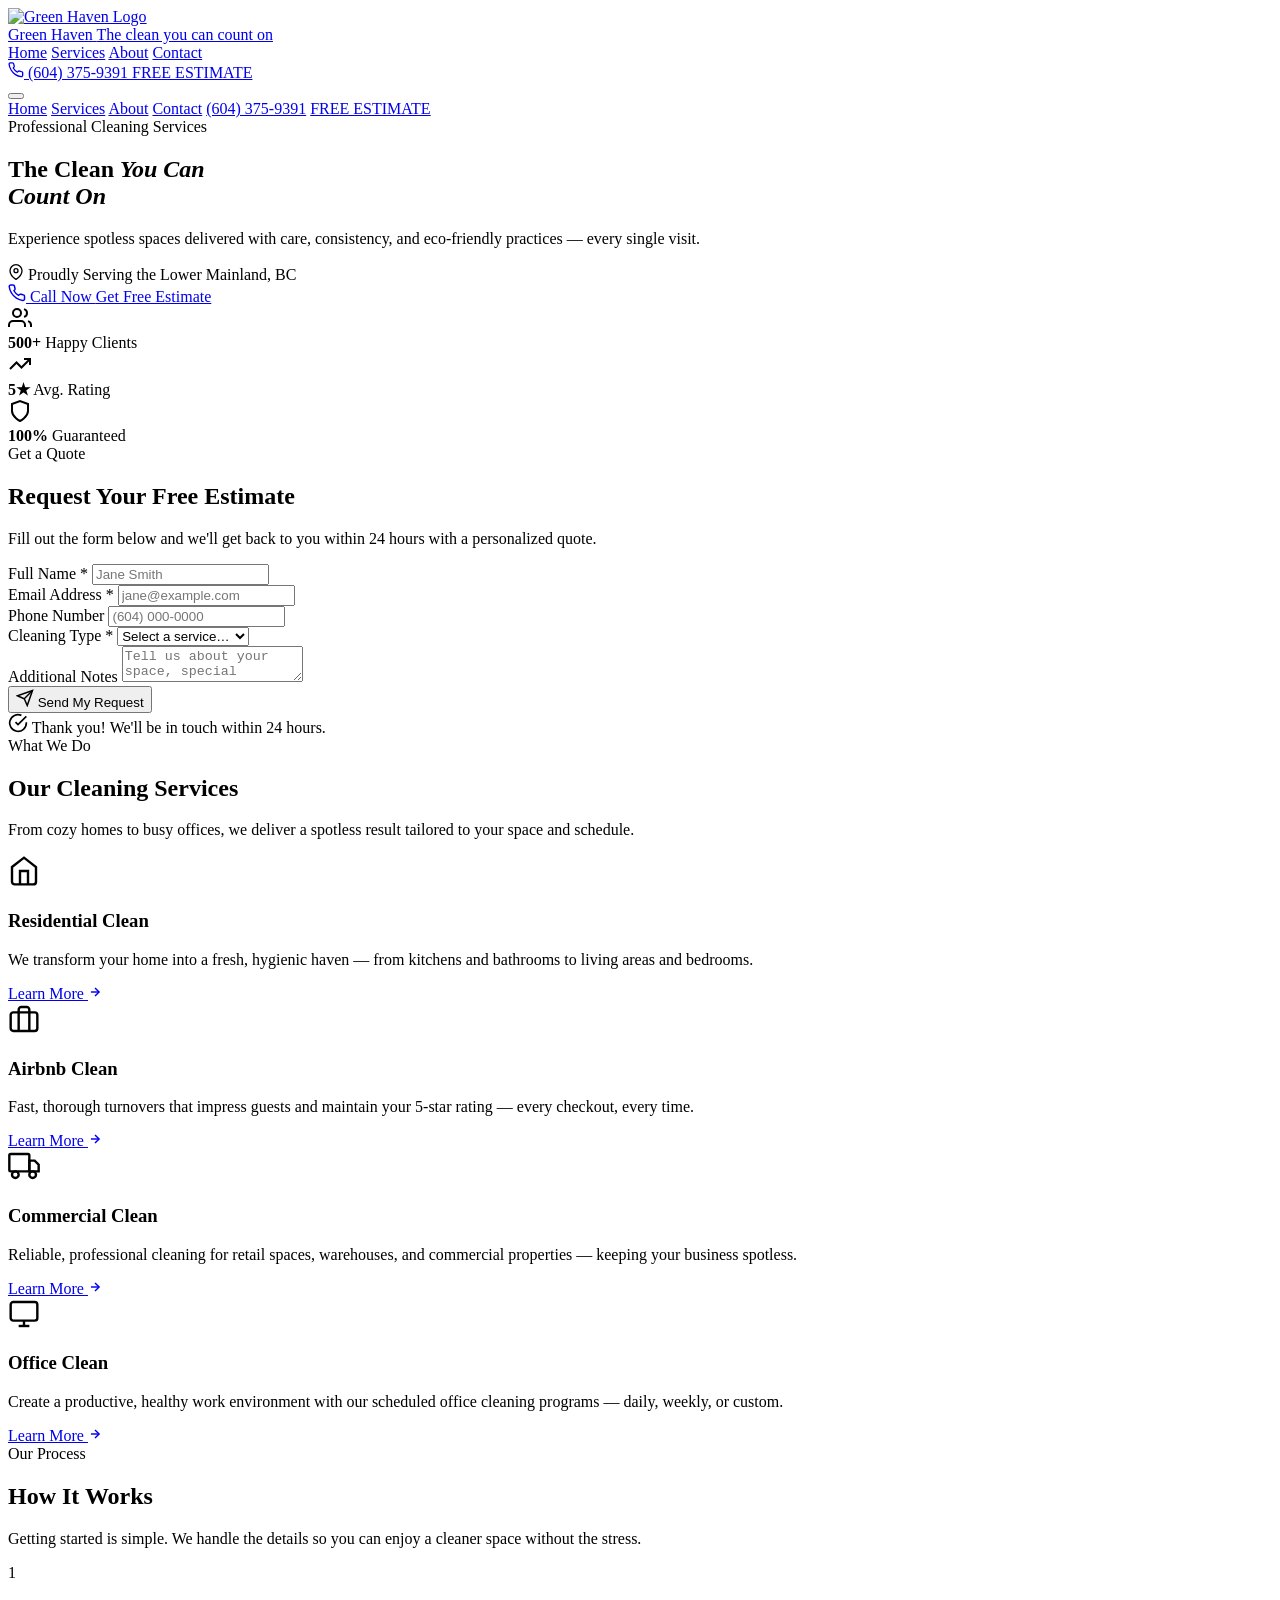
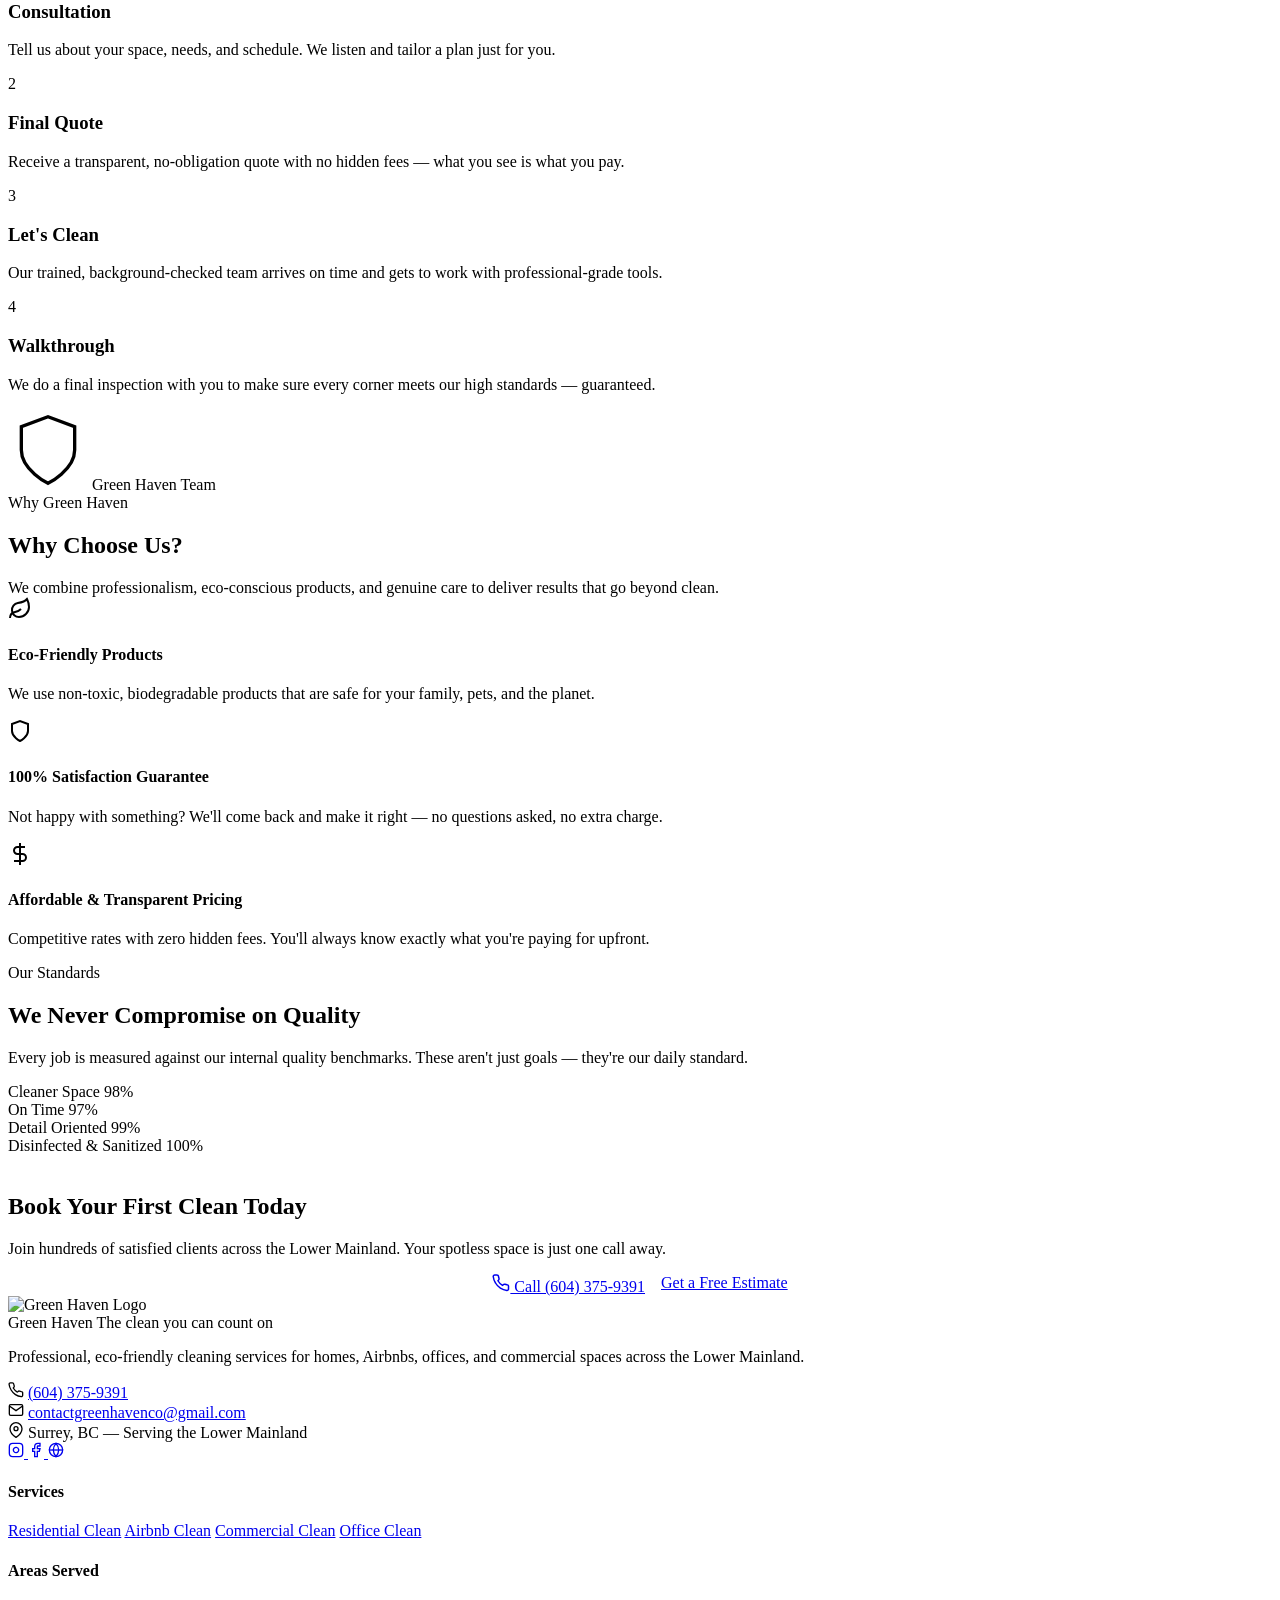
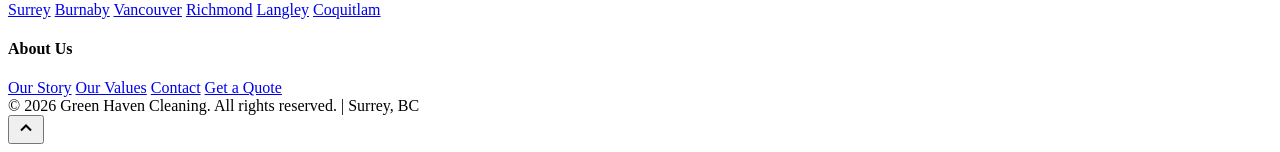
==== index.html @ c7fccd8f "Rename Green-Haven/index.html to index.html" ====
<!DOCTYPE html>
<html lang="en">
<head>
  <meta charset="UTF-8" />
  <meta name="viewport" content="width=device-width, initial-scale=1.0" />
  <meta name="description" content="Green Haven Cleaning — professional residential, Airbnb, commercial, and office cleaning in the Lower Mainland. The clean you can count on." />
  <title>Green Haven Cleaning | The Clean You Can Count On</title>
  <link rel="stylesheet" href="style.css" />
  <link rel="icon" type="image/png" href="Green_Haven_Logo_HD.png" />
</head>
<body>

<!-- ============================================================
     NAVIGATION
     ============================================================ -->
<header class="navbar">
  <div class="navbar__inner">
    <a href="index.html" class="navbar__logo">
      <img src="Green_Haven_Logo_HD.png" alt="Green Haven Logo" />
      <div class="navbar__logo-text">
        <span>Green Haven</span>
        <span>The clean you can count on</span>
      </div>
    </a>

    <nav class="navbar__links">
      <a href="index.html">Home</a>
      <a href="services.html">Services</a>
      <a href="about.html">About</a>
      <a href="contact.html">Contact</a>
    </nav>

    <div class="navbar__actions">
      <a href="tel:6043759391" class="navbar__phone">
        <svg xmlns="http://www.w3.org/2000/svg" width="16" height="16" viewBox="0 0 24 24" fill="none" stroke="currentColor" stroke-width="2"><path d="M22 16.92v3a2 2 0 0 1-2.18 2 19.79 19.79 0 0 1-8.63-3.07A19.5 19.5 0 0 1 4.69 12a19.79 19.79 0 0 1-3.07-8.67A2 2 0 0 1 3.6 1.24h3a2 2 0 0 1 2 1.72 12.84 12.84 0 0 0 .7 2.81 2 2 0 0 1-.45 2.11L7.91 9a16 16 0 0 0 6.09 6.09l1.13-.95a2 2 0 0 1 2.11-.45 12.84 12.84 0 0 0 2.81.7A2 2 0 0 1 22 16.92z"/></svg>
        (604) 375-9391
      </a>
      <a href="quote.html" class="btn btn-primary">FREE ESTIMATE</a>
    </div>

    <button class="navbar__hamburger" aria-label="Toggle menu">
      <span></span><span></span><span></span>
    </button>
  </div>

  <nav class="navbar__mobile">
    <a href="index.html">Home</a>
    <a href="services.html">Services</a>
    <a href="about.html">About</a>
    <a href="contact.html">Contact</a>
    <a href="tel:6043759391">(604) 375-9391</a>
    <a href="contact.html" class="btn btn-primary" style="margin-top:8px;justify-content:center;">FREE ESTIMATE</a>
  </nav>
</header>

<!-- ============================================================
     HERO
     ============================================================ -->
<section class="hero">
  <div class="container">
    <div class="hero__grid">
      <div class="hero__content fade-up">
        <div class="hero__badge">
          <span></span> Professional Cleaning Services
        </div>
        <h1>The Clean <em>You Can<br>Count On</em></h1>
        <p>Experience spotless spaces delivered with care, consistency, and eco-friendly practices — every single visit.</p>
        <div class="hero__location">
          <svg xmlns="http://www.w3.org/2000/svg" width="16" height="16" viewBox="0 0 24 24" fill="none" stroke="currentColor" stroke-width="2"><path d="M21 10c0 7-9 13-9 13s-9-6-9-13a9 9 0 0 1 18 0z"/><circle cx="12" cy="10" r="3"/></svg>
          Proudly Serving the Lower Mainland, BC
        </div>
        <div class="hero__btns">
          <a href="tel:6043759391" class="btn btn-primary">
            <svg xmlns="http://www.w3.org/2000/svg" width="18" height="18" viewBox="0 0 24 24" fill="none" stroke="currentColor" stroke-width="2"><path d="M22 16.92v3a2 2 0 0 1-2.18 2 19.79 19.79 0 0 1-8.63-3.07A19.5 19.5 0 0 1 4.69 12a19.79 19.79 0 0 1-3.07-8.67A2 2 0 0 1 3.6 1.24h3a2 2 0 0 1 2 1.72 12.84 12.84 0 0 0 .7 2.81 2 2 0 0 1-.45 2.11L7.91 9a16 16 0 0 0 6.09 6.09l1.13-.95a2 2 0 0 1 2.11-.45 12.84 12.84 0 0 0 2.81.7A2 2 0 0 1 22 16.92z"/></svg>
            Call Now
          </a>
          <a href="contact.html" class="btn btn-outline">Get Free Estimate</a>
        </div>
      </div>

      <div class="hero__visual">
        <div class="hero__card-stack">
          <div class="hero__stat-card">
            <div class="hero__stat-icon">
              <svg xmlns="http://www.w3.org/2000/svg" width="24" height="24" viewBox="0 0 24 24" fill="none" stroke="currentColor" stroke-width="2"><path d="M17 21v-2a4 4 0 0 0-4-4H5a4 4 0 0 0-4 4v2"/><circle cx="9" cy="7" r="4"/><path d="M23 21v-2a4 4 0 0 0-3-3.87"/><path d="M16 3.13a4 4 0 0 1 0 7.75"/></svg>
            </div>
            <div class="hero__stat-info">
              <strong>500+</strong>
              <span>Happy Clients</span>
            </div>
          </div>
          <div class="hero__stat-card">
            <div class="hero__stat-icon">
              <svg xmlns="http://www.w3.org/2000/svg" width="24" height="24" viewBox="0 0 24 24" fill="none" stroke="currentColor" stroke-width="2"><polyline points="22 7 13.5 15.5 8.5 10.5 2 17"/><polyline points="16 7 22 7 22 13"/></svg>
            </div>
            <div class="hero__stat-info">
              <strong>5★</strong>
              <span>Avg. Rating</span>
            </div>
          </div>
          <div class="hero__stat-card">
            <div class="hero__stat-icon">
              <svg xmlns="http://www.w3.org/2000/svg" width="24" height="24" viewBox="0 0 24 24" fill="none" stroke="currentColor" stroke-width="2"><path d="M12 22s8-4 8-10V5l-8-3-8 3v7c0 6 8 10 8 10z"/></svg>
            </div>
            <div class="hero__stat-info">
              <strong>100%</strong>
              <span>Guaranteed</span>
            </div>
          </div>
        </div>
      </div>
    </div>
  </div>
</section>

<!-- ============================================================
     ESTIMATE FORM
     ============================================================ -->
<section class="estimate" id="estimate">
  <div class="container">
    <div class="estimate__box fade-up">
      <div class="estimate__header">
        <span class="section-label">Get a Quote</span>
        <h2 class="section-title">Request Your Free Estimate</h2>
        <p style="color:var(--text-muted)">Fill out the form below and we'll get back to you within 24 hours with a personalized quote.</p>
      </div>

     <form class="estimate__form" id="estimate-form" data-netlify="true" name="estimate" novalidate>
  <input type="hidden" name="form-name" value="estimate" />
        <div class="form-group">
          <label for="est-name">Full Name <span style="color:var(--green)">*</span></label>
          <input type="text" id="est-name" name="name" placeholder="Jane Smith" required />
        </div>
        <div class="form-group">
          <label for="est-email">Email Address <span style="color:var(--green)">*</span></label>
          <input type="email" id="est-email" name="email" placeholder="jane@example.com" required />
        </div>
        <div class="form-group">
          <label for="est-phone">Phone Number</label>
          <input type="tel" id="est-phone" name="phone" placeholder="(604) 000-0000" />
        </div>
        <div class="form-group">
          <label for="est-type">Cleaning Type <span style="color:var(--green)">*</span></label>
          <select id="est-type" name="type" required>
            <option value="" disabled selected>Select a service…</option>
            <option>Residential Clean</option>
            <option>Airbnb Clean</option>
            <option>Commercial Clean</option>
            <option>Office Clean</option>
          </select>
        </div>
        <div class="form-group full">
          <label for="est-notes">Additional Notes</label>
          <textarea id="est-notes" name="notes" placeholder="Tell us about your space, special requirements, preferred schedule…"></textarea>
        </div>
        <div class="estimate__submit full">
          <button type="submit" class="btn btn-primary">
            <svg xmlns="http://www.w3.org/2000/svg" width="18" height="18" viewBox="0 0 24 24" fill="none" stroke="currentColor" stroke-width="2"><line x1="22" y1="2" x2="11" y2="13"/><polygon points="22 2 15 22 11 13 2 9 22 2"/></svg>
            Send My Request
          </button>
          <div class="success-msg" id="estimate-success">
            <svg xmlns="http://www.w3.org/2000/svg" width="20" height="20" viewBox="0 0 24 24" fill="none" stroke="currentColor" stroke-width="2"><path d="M22 11.08V12a10 10 0 1 1-5.93-9.14"/><polyline points="22 4 12 14.01 9 11.01"/></svg>
            Thank you! We'll be in touch within 24 hours.
          </div>
        </div>
      </form>
    </div>
  </div>
</section>


<!-- ============================================================
     SERVICES SECTION
     ============================================================ -->
<section class="services-section">
  <div class="container">
    <div class="text-center">
      <span class="section-label fade-up">What We Do</span>
      <h2 class="section-title fade-up">Our Cleaning Services</h2>
      <p class="section-sub fade-up">From cozy homes to busy offices, we deliver a spotless result tailored to your space and schedule.</p>
    </div>
    <div class="services__grid stagger">
      <div class="service-card">
        <div class="service-card__icon">
          <svg xmlns="http://www.w3.org/2000/svg" width="32" height="32" viewBox="0 0 24 24" fill="none" stroke="currentColor" stroke-width="1.8"><path d="M3 9l9-7 9 7v11a2 2 0 0 1-2 2H5a2 2 0 0 1-2-2z"/><polyline points="9 22 9 12 15 12 15 22"/></svg>
        </div>
        <h3>Residential Clean</h3>
        <p>We transform your home into a fresh, hygienic haven — from kitchens and bathrooms to living areas and bedrooms.</p>
        <a href="services.html" class="service-card__link">Learn More
          <svg xmlns="http://www.w3.org/2000/svg" width="14" height="14" viewBox="0 0 24 24" fill="none" stroke="currentColor" stroke-width="2.5"><line x1="5" y1="12" x2="19" y2="12"/><polyline points="12 5 19 12 12 19"/></svg>
        </a>
      </div>
      <div class="service-card">
        <div class="service-card__icon">
          <svg xmlns="http://www.w3.org/2000/svg" width="32" height="32" viewBox="0 0 24 24" fill="none" stroke="currentColor" stroke-width="1.8"><rect x="2" y="7" width="20" height="14" rx="2" ry="2"/><path d="M16 21V5a2 2 0 0 0-2-2h-4a2 2 0 0 0-2 2v16"/></svg>
        </div>
        <h3>Airbnb Clean</h3>
        <p>Fast, thorough turnovers that impress guests and maintain your 5-star rating — every checkout, every time.</p>
        <a href="services.html" class="service-card__link">Learn More
          <svg xmlns="http://www.w3.org/2000/svg" width="14" height="14" viewBox="0 0 24 24" fill="none" stroke="currentColor" stroke-width="2.5"><line x1="5" y1="12" x2="19" y2="12"/><polyline points="12 5 19 12 12 19"/></svg>
        </a>
      </div>
      <div class="service-card">
        <div class="service-card__icon">
          <svg xmlns="http://www.w3.org/2000/svg" width="32" height="32" viewBox="0 0 24 24" fill="none" stroke="currentColor" stroke-width="1.8"><rect x="1" y="3" width="15" height="13" rx="1"/><path d="M16 8h4l3 3v5h-7V8z"/><circle cx="5.5" cy="18.5" r="2.5"/><circle cx="18.5" cy="18.5" r="2.5"/></svg>
        </div>
        <h3>Commercial Clean</h3>
        <p>Reliable, professional cleaning for retail spaces, warehouses, and commercial properties — keeping your business spotless.</p>
        <a href="services.html" class="service-card__link">Learn More
          <svg xmlns="http://www.w3.org/2000/svg" width="14" height="14" viewBox="0 0 24 24" fill="none" stroke="currentColor" stroke-width="2.5"><line x1="5" y1="12" x2="19" y2="12"/><polyline points="12 5 19 12 12 19"/></svg>
        </a>
      </div>
      <div class="service-card">
        <div class="service-card__icon">
          <svg xmlns="http://www.w3.org/2000/svg" width="32" height="32" viewBox="0 0 24 24" fill="none" stroke="currentColor" stroke-width="1.8"><rect x="2" y="3" width="20" height="14" rx="2" ry="2"/><line x1="8" y1="21" x2="16" y2="21"/><line x1="12" y1="17" x2="12" y2="21"/></svg>
        </div>
        <h3>Office Clean</h3>
        <p>Create a productive, healthy work environment with our scheduled office cleaning programs — daily, weekly, or custom.</p>
        <a href="services.html" class="service-card__link">Learn More
          <svg xmlns="http://www.w3.org/2000/svg" width="14" height="14" viewBox="0 0 24 24" fill="none" stroke="currentColor" stroke-width="2.5"><line x1="5" y1="12" x2="19" y2="12"/><polyline points="12 5 19 12 12 19"/></svg>
        </a>
      </div>
    </div>
  </div>
</section>

<!-- ============================================================
     HOW IT WORKS
     ============================================================ -->
<section class="how-it-works">
  <div class="container">
    <div class="text-center">
      <span class="section-label fade-up">Our Process</span>
      <h2 class="section-title fade-up">How It Works</h2>
      <p class="section-sub fade-up">Getting started is simple. We handle the details so you can enjoy a cleaner space without the stress.</p>
    </div>
    <div class="steps__grid">
      <div class="step-card fade-up">
        <div class="step-card__num">1</div>
        <h3>Consultation</h3>
        <p>Tell us about your space, needs, and schedule. We listen and tailor a plan just for you.</p>
      </div>
      <div class="step-card fade-up">
        <div class="step-card__num">2</div>
        <h3>Final Quote</h3>
        <p>Receive a transparent, no-obligation quote with no hidden fees — what you see is what you pay.</p>
      </div>
      <div class="step-card fade-up">
        <div class="step-card__num">3</div>
        <h3>Let's Clean</h3>
        <p>Our trained, background-checked team arrives on time and gets to work with professional-grade tools.</p>
      </div>
      <div class="step-card fade-up">
        <div class="step-card__num">4</div>
        <h3>Walkthrough</h3>
        <p>We do a final inspection with you to make sure every corner meets our high standards — guaranteed.</p>
      </div>
    </div>
  </div>
</section>

<!-- ============================================================
     WHY CHOOSE US
     ============================================================ -->
<section class="why-us">
  <div class="container">
    <div class="why-us__grid">
      <div class="why-us__image fade-up">
        <div class="why-us__image-placeholder">
          <svg xmlns="http://www.w3.org/2000/svg" width="80" height="80" viewBox="0 0 24 24" fill="none" stroke="currentColor" stroke-width="1"><path d="M12 22s8-4 8-10V5l-8-3-8 3v7c0 6 8 10 8 10z"/></svg>
          <span>Green Haven Team</span>
        </div>
      </div>
      <div class="fade-up">
        <span class="section-label">Why Green Haven</span>
        <h2 class="section-title">Why Choose Us?</h2>
        <p style="margin-bottom:0">We combine professionalism, eco-conscious products, and genuine care to deliver results that go beyond clean.</p>
        <div class="why-us__features">
          <div class="feature-item">
            <div class="feature-item__icon">
              <svg xmlns="http://www.w3.org/2000/svg" width="24" height="24" viewBox="0 0 24 24" fill="none" stroke="currentColor" stroke-width="2"><path d="M11 20A7 7 0 0 1 9.8 6.1C15.5 5 17 4.48 19 2c1 2 2 4.18 2 8 0 5.5-4.78 10-10 10z"/><path d="M2 21c0-3 1.85-5.36 5.08-6C9.5 14.52 12 13 13 12"/></svg>
            </div>
            <div class="feature-item__content">
              <h4>Eco-Friendly Products</h4>
              <p>We use non-toxic, biodegradable products that are safe for your family, pets, and the planet.</p>
            </div>
          </div>
          <div class="feature-item">
            <div class="feature-item__icon">
              <svg xmlns="http://www.w3.org/2000/svg" width="24" height="24" viewBox="0 0 24 24" fill="none" stroke="currentColor" stroke-width="2"><path d="M12 22s8-4 8-10V5l-8-3-8 3v7c0 6 8 10 8 10z"/></svg>
            </div>
            <div class="feature-item__content">
              <h4>100% Satisfaction Guarantee</h4>
              <p>Not happy with something? We'll come back and make it right — no questions asked, no extra charge.</p>
            </div>
          </div>
          <div class="feature-item">
            <div class="feature-item__icon">
              <svg xmlns="http://www.w3.org/2000/svg" width="24" height="24" viewBox="0 0 24 24" fill="none" stroke="currentColor" stroke-width="2"><line x1="12" y1="1" x2="12" y2="23"/><path d="M17 5H9.5a3.5 3.5 0 0 0 0 7h5a3.5 3.5 0 0 1 0 7H6"/></svg>
            </div>
            <div class="feature-item__content">
              <h4>Affordable & Transparent Pricing</h4>
              <p>Competitive rates with zero hidden fees. You'll always know exactly what you're paying for upfront.</p>
            </div>
          </div>
        </div>
      </div>
    </div>
  </div>
</section>

<!-- ============================================================
     PROGRESS BARS
     ============================================================ -->
<section class="progress-section">
  <div class="container">
    <div class="progress-section__inner">
      <div class="fade-up">
        <span class="section-label">Our Standards</span>
        <h2 class="section-title">We Never Compromise on Quality</h2>
        <p>Every job is measured against our internal quality benchmarks. These aren't just goals — they're our daily standard.</p>
      </div>
      <div class="progress-bars fade-up">
        <div class="progress-item">
          <div class="progress-item__header">
            <span class="progress-item__label">Cleaner Space</span>
            <span class="progress-item__pct">98%</span>
          </div>
          <div class="progress-track">
            <div class="progress-fill" data-pct="98"></div>
          </div>
        </div>
        <div class="progress-item">
          <div class="progress-item__header">
            <span class="progress-item__label">On Time</span>
            <span class="progress-item__pct">97%</span>
          </div>
          <div class="progress-track">
            <div class="progress-fill" data-pct="97"></div>
          </div>
        </div>
        <div class="progress-item">
          <div class="progress-item__header">
            <span class="progress-item__label">Detail Oriented</span>
            <span class="progress-item__pct">99%</span>
          </div>
          <div class="progress-track">
            <div class="progress-fill" data-pct="99"></div>
          </div>
        </div>
        <div class="progress-item">
          <div class="progress-item__header">
            <span class="progress-item__label">Disinfected &amp; Sanitized</span>
            <span class="progress-item__pct">100%</span>
          </div>
          <div class="progress-track">
            <div class="progress-fill" data-pct="100"></div>
          </div>
        </div>
      </div>
    </div>
  </div>
</section>

<!-- ============================================================
     CTA BANNER
     ============================================================ -->
<section class="cta-banner">
  <div class="container">
    <span class="section-label" style="color:rgba(255,255,255,.7)">Ready to Start?</span>
    <h2 class="fade-up">Book Your First Clean Today</h2>
    <p class="fade-up">Join hundreds of satisfied clients across the Lower Mainland. Your spotless space is just one call away.</p>
    <div style="display:flex;gap:16px;justify-content:center;flex-wrap:wrap;" class="fade-up">
      <a href="tel:6043759391" class="btn btn-outline">
        <svg xmlns="http://www.w3.org/2000/svg" width="18" height="18" viewBox="0 0 24 24" fill="none" stroke="currentColor" stroke-width="2"><path d="M22 16.92v3a2 2 0 0 1-2.18 2 19.79 19.79 0 0 1-8.63-3.07A19.5 19.5 0 0 1 4.69 12a19.79 19.79 0 0 1-3.07-8.67A2 2 0 0 1 3.6 1.24h3a2 2 0 0 1 2 1.72 12.84 12.84 0 0 0 .7 2.81 2 2 0 0 1-.45 2.11L7.91 9a16 16 0 0 0 6.09 6.09l1.13-.95a2 2 0 0 1 2.11-.45 12.84 12.84 0 0 0 2.81.7A2 2 0 0 1 22 16.92z"/></svg>
        Call (604) 375-9391
      </a>
      <a href="contact.html" class="btn btn-navy">Get a Free Estimate</a>
    </div>
  </div>
</section>

<!-- ============================================================
     FOOTER
     ============================================================ -->
<footer class="footer">
  <div class="container">
    <div class="footer__top">
      <div class="footer__brand">
        <div class="footer__brand-logo">
          <img src="Green_Haven_Logo_HD.png" alt="Green Haven Logo" />
          <div class="footer__brand-logo-text">
            <span>Green Haven</span>
            <span>The clean you can count on</span>
          </div>
        </div>
        <p>Professional, eco-friendly cleaning services for homes, Airbnbs, offices, and commercial spaces across the Lower Mainland.</p>
        <div class="footer__contact-item">
          <svg xmlns="http://www.w3.org/2000/svg" width="16" height="16" viewBox="0 0 24 24" fill="none" stroke="currentColor" stroke-width="2"><path d="M22 16.92v3a2 2 0 0 1-2.18 2 19.79 19.79 0 0 1-8.63-3.07A19.5 19.5 0 0 1 4.69 12a19.79 19.79 0 0 1-3.07-8.67A2 2 0 0 1 3.6 1.24h3a2 2 0 0 1 2 1.72 12.84 12.84 0 0 0 .7 2.81 2 2 0 0 1-.45 2.11L7.91 9a16 16 0 0 0 6.09 6.09l1.13-.95a2 2 0 0 1 2.11-.45 12.84 12.84 0 0 0 2.81.7A2 2 0 0 1 22 16.92z"/></svg>
          <a href="tel:6043759391">(604) 375-9391</a>
        </div>
        <div class="footer__contact-item">
          <svg xmlns="http://www.w3.org/2000/svg" width="16" height="16" viewBox="0 0 24 24" fill="none" stroke="currentColor" stroke-width="2"><path d="M4 4h16c1.1 0 2 .9 2 2v12c0 1.1-.9 2-2 2H4c-1.1 0-2-.9-2-2V6c0-1.1.9-2 2-2z"/><polyline points="22,6 12,13 2,6"/></svg>
          <a href="mailto:contactgreenhavenco@gmail.com">contactgreenhavenco@gmail.com</a>
        </div>
        <div class="footer__contact-item">
          <svg xmlns="http://www.w3.org/2000/svg" width="16" height="16" viewBox="0 0 24 24" fill="none" stroke="currentColor" stroke-width="2"><path d="M21 10c0 7-9 13-9 13s-9-6-9-13a9 9 0 0 1 18 0z"/><circle cx="12" cy="10" r="3"/></svg>
          <span>Surrey, BC — Serving the Lower Mainland</span>
        </div>
        <div class="footer__socials">
          <a href="#" class="footer__social-link" aria-label="Instagram">
            <svg xmlns="http://www.w3.org/2000/svg" width="16" height="16" viewBox="0 0 24 24" fill="none" stroke="currentColor" stroke-width="2"><rect x="2" y="2" width="20" height="20" rx="5" ry="5"/><path d="M16 11.37A4 4 0 1 1 12.63 8 4 4 0 0 1 16 11.37z"/><line x1="17.5" y1="6.5" x2="17.51" y2="6.5"/></svg>
          </a>
          <a href="#" class="footer__social-link" aria-label="Facebook">
            <svg xmlns="http://www.w3.org/2000/svg" width="16" height="16" viewBox="0 0 24 24" fill="none" stroke="currentColor" stroke-width="2"><path d="M18 2h-3a5 5 0 0 0-5 5v3H7v4h3v8h4v-8h3l1-4h-4V7a1 1 0 0 1 1-1h3z"/></svg>
          </a>
          <a href="#" class="footer__social-link" aria-label="Google">
            <svg xmlns="http://www.w3.org/2000/svg" width="16" height="16" viewBox="0 0 24 24" fill="none" stroke="currentColor" stroke-width="2"><circle cx="12" cy="12" r="10"/><line x1="2" y1="12" x2="22" y2="12"/><path d="M12 2a15.3 15.3 0 0 1 4 10 15.3 15.3 0 0 1-4 10 15.3 15.3 0 0 1-4-10 15.3 15.3 0 0 1 4-10z"/></svg>
          </a>
        </div>
      </div>

      <div class="footer__col">
        <h4>Services</h4>
        <a href="services.html">Residential Clean</a>
        <a href="services.html">Airbnb Clean</a>
        <a href="services.html">Commercial Clean</a>
        <a href="services.html">Office Clean</a>
      </div>

      <div class="footer__col">
        <h4>Areas Served</h4>
        <a href="#">Surrey</a>
        <a href="#">Burnaby</a>
        <a href="#">Vancouver</a>
        <a href="#">Richmond</a>
        <a href="#">Langley</a>
        <a href="#">Coquitlam</a>
      </div>

      <div class="footer__col">
        <h4>About Us</h4>
        <a href="about.html">Our Story</a>
        <a href="about.html">Our Values</a>
        <a href="contact.html">Contact</a>
        <a href="contact.html">Get a Quote</a>
      </div>
    </div>
    <div class="footer__bottom">
      &copy; 2026 Green Haven Cleaning. All rights reserved. | Surrey, BC
    </div>
  </div>
</footer>

<button class="scroll-top" aria-label="Scroll to top">
  <svg xmlns="http://www.w3.org/2000/svg" width="20" height="20" viewBox="0 0 24 24" fill="none" stroke="currentColor" stroke-width="2.5"><polyline points="18 15 12 9 6 15"/></svg>
</button>

<script src="script.js"></script>
</body>
</html>
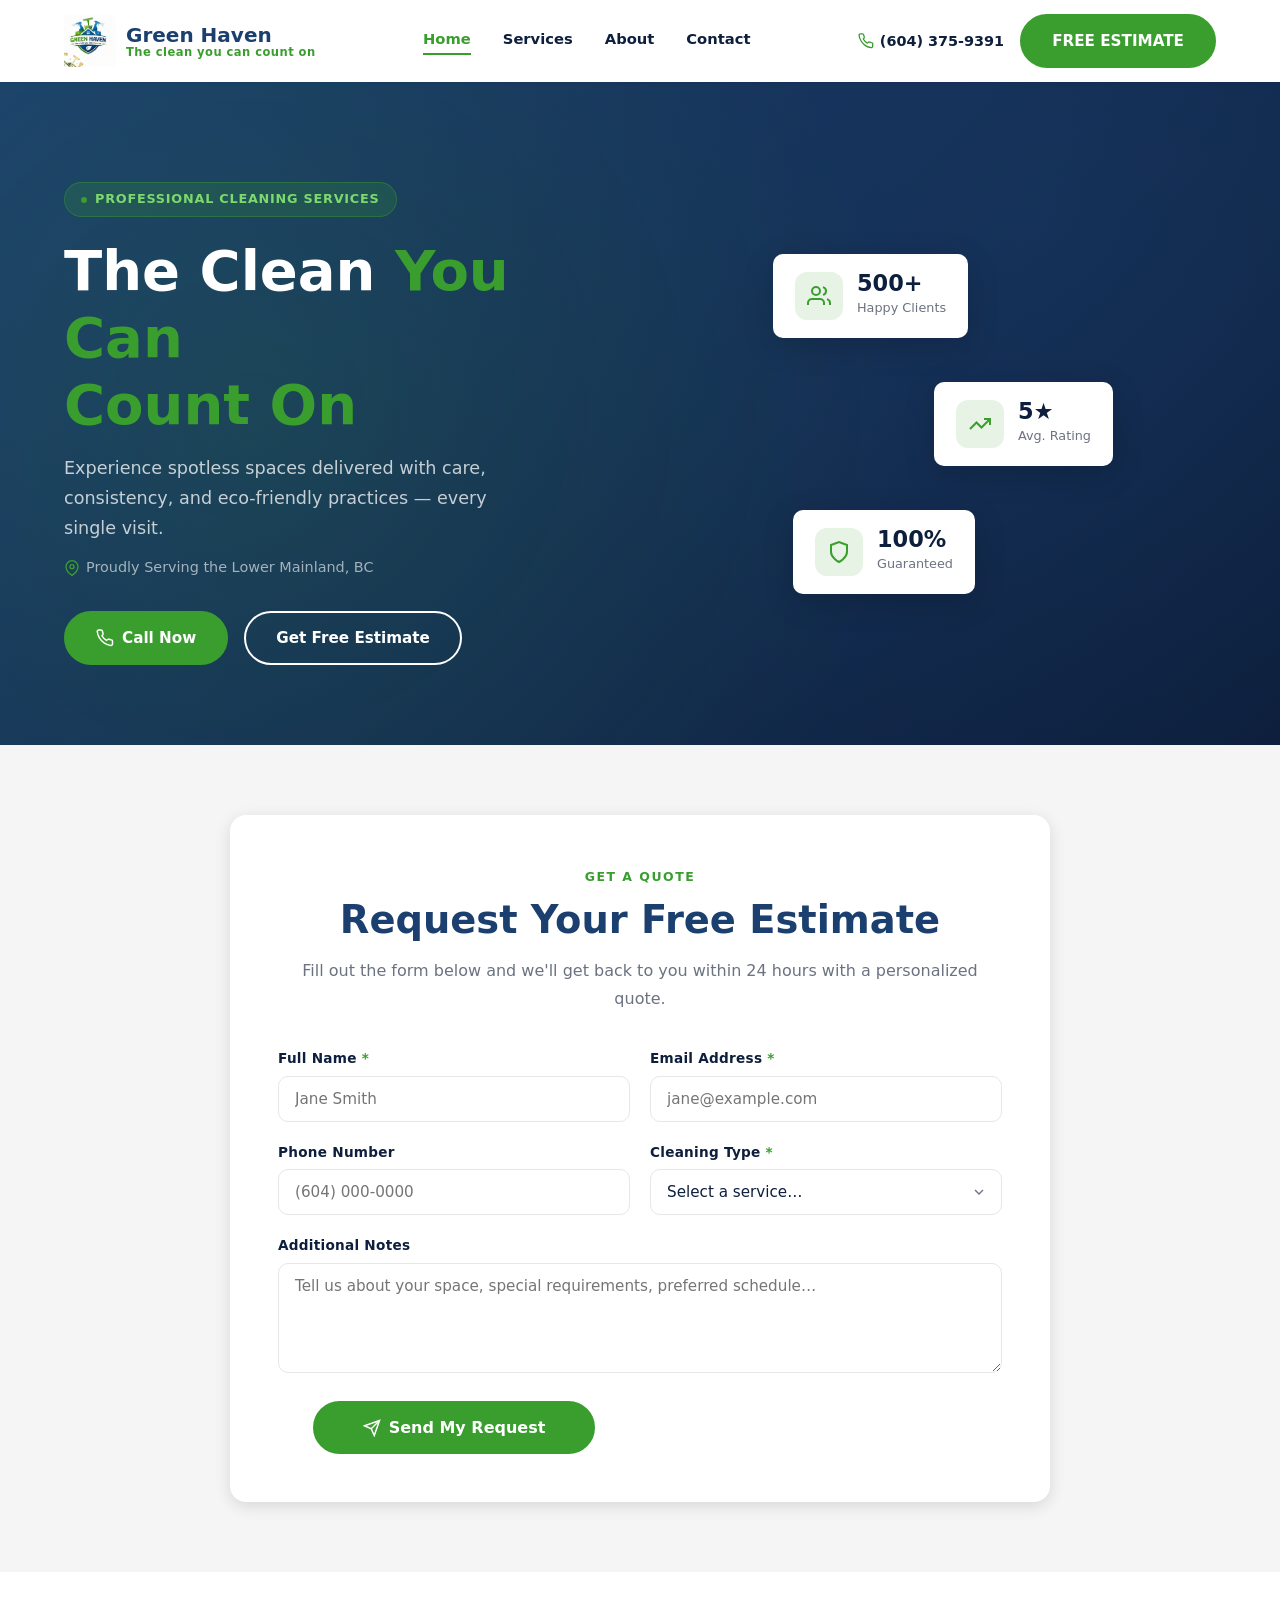
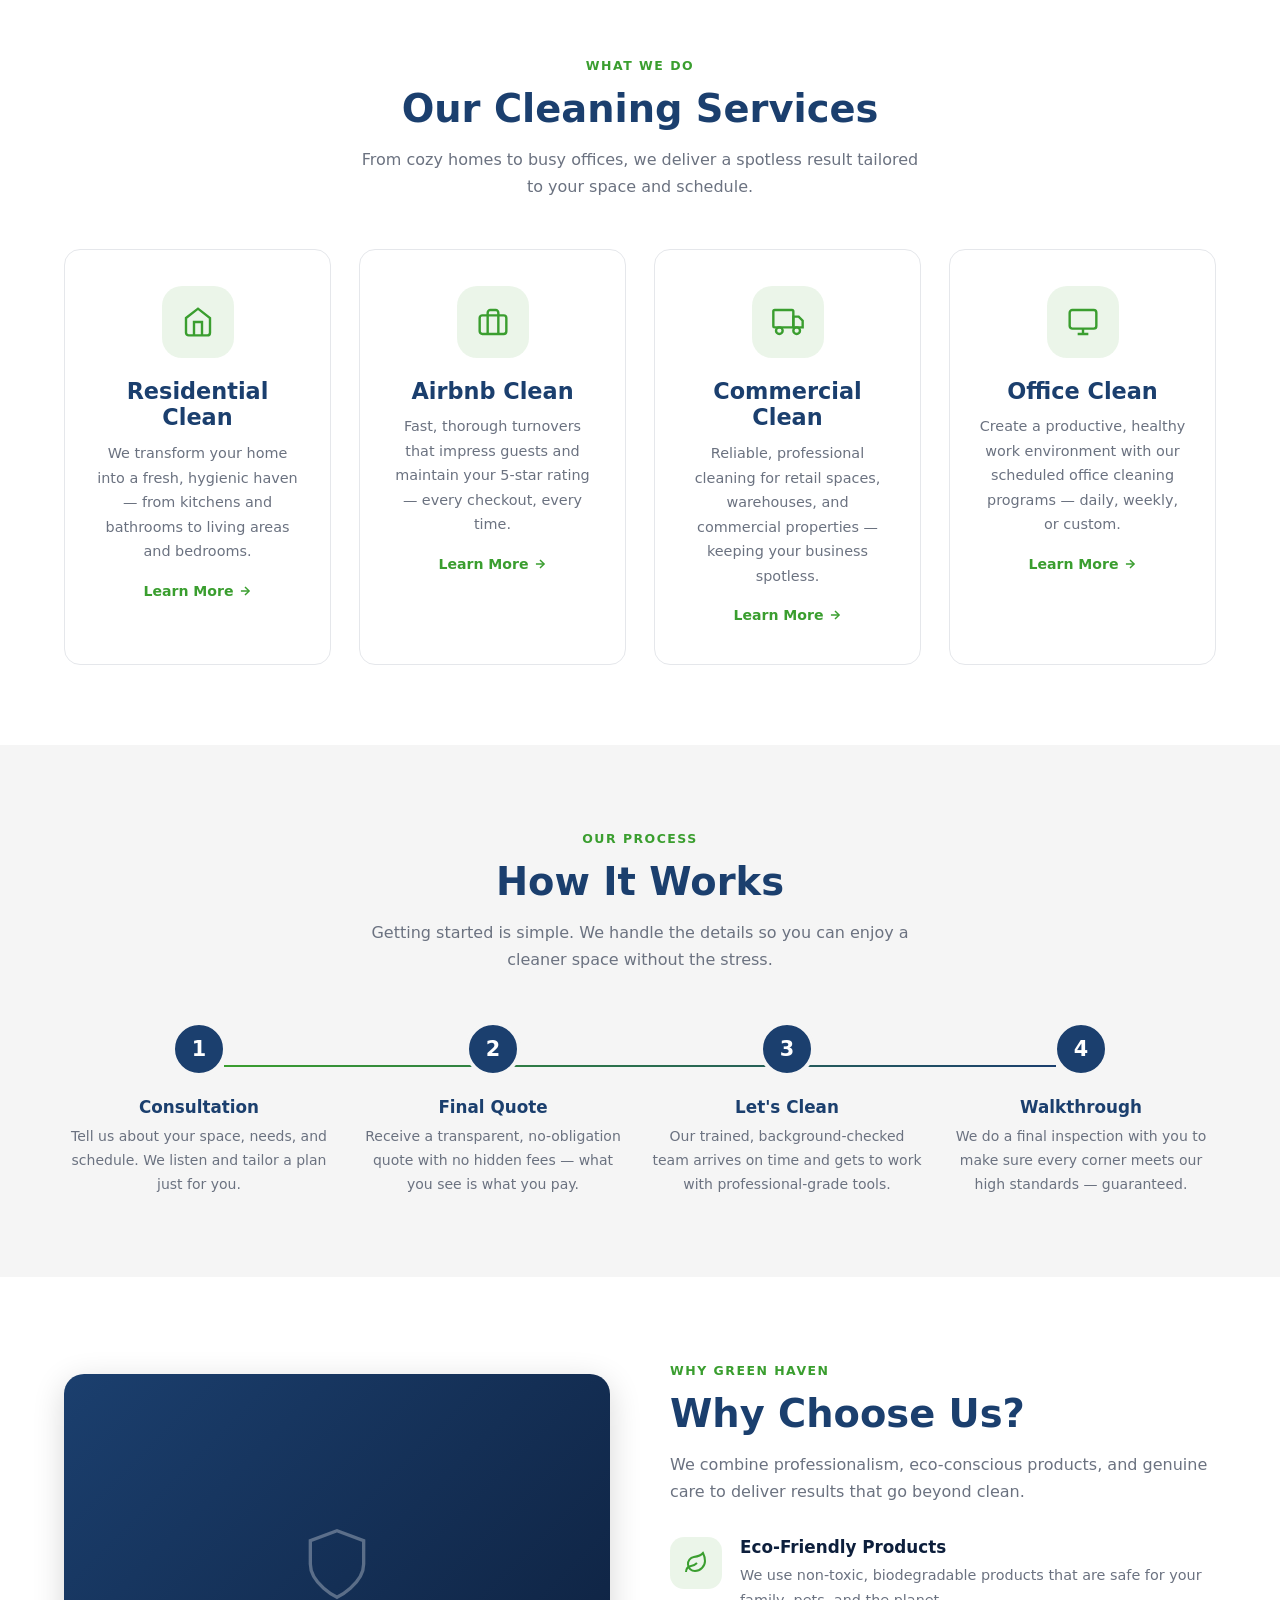
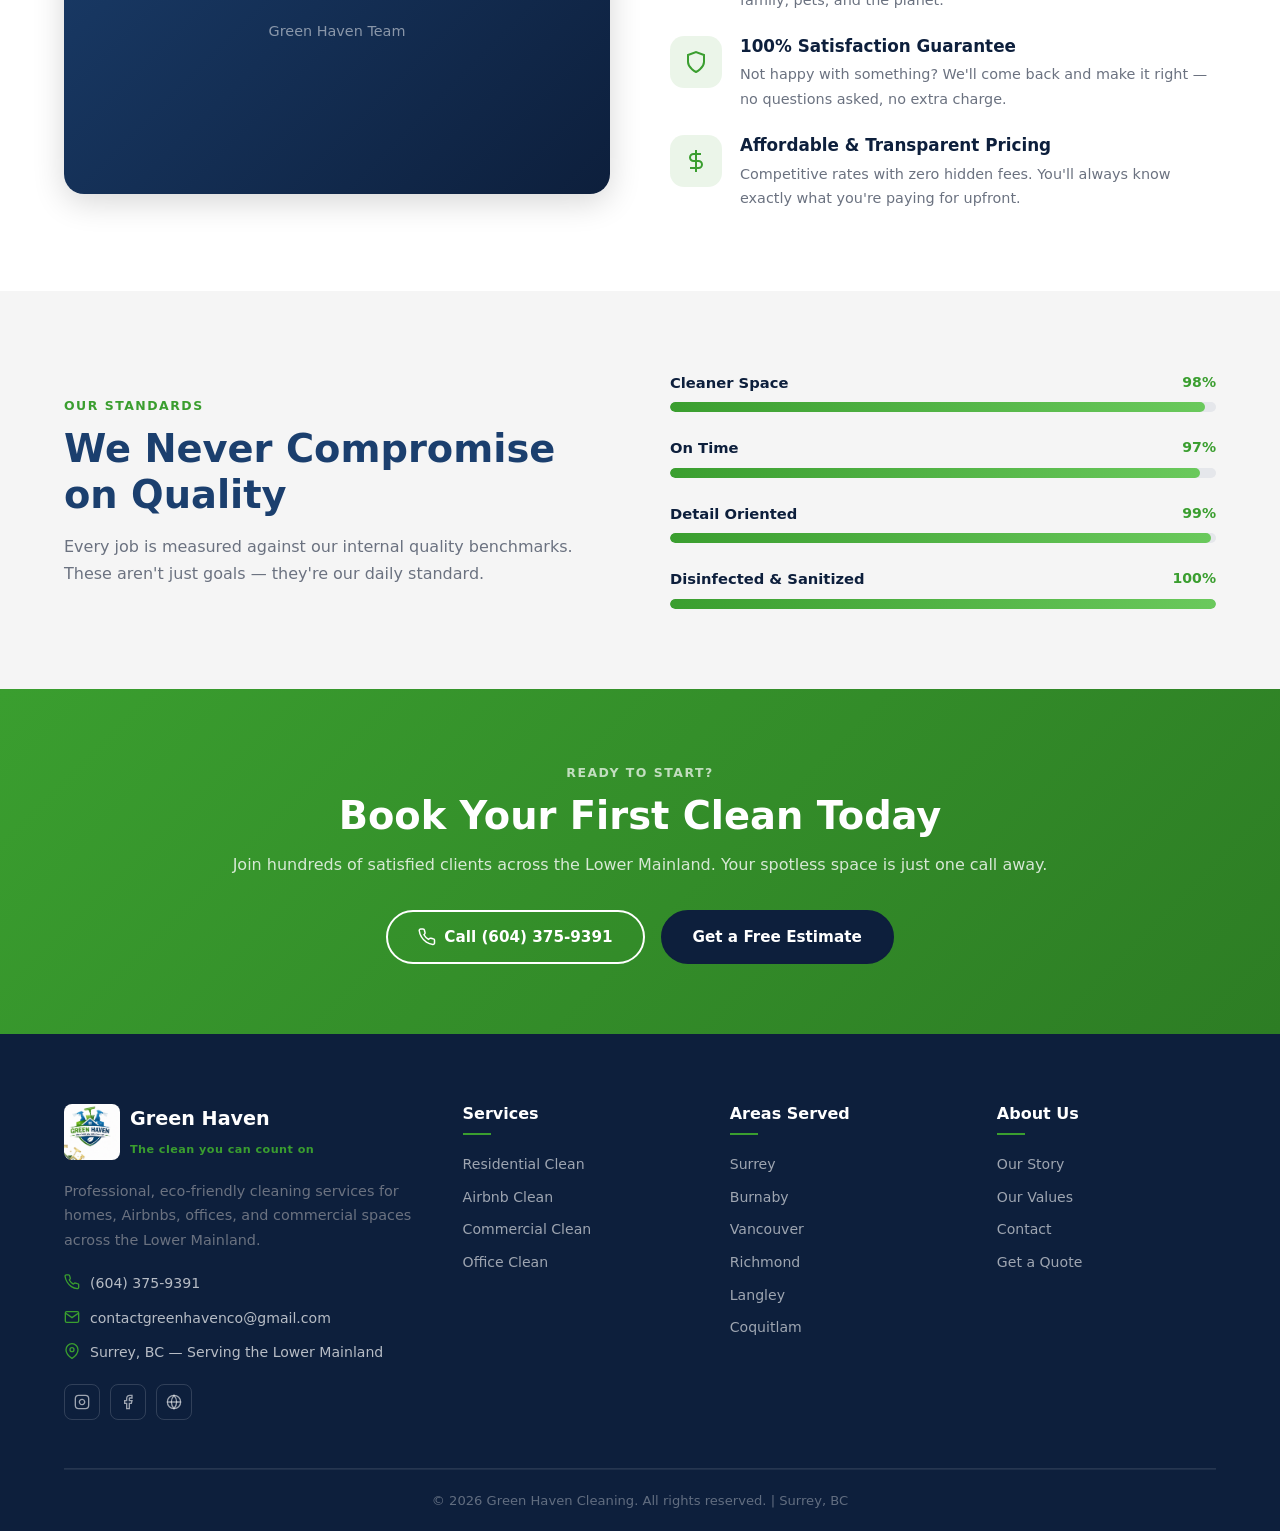
==== commit f5026434: "Update index.html" ====
--- a/index.html
+++ b/index.html
@@ -125,7 +125,7 @@
         <p style="color:var(--text-muted)">Fill out the form below and we'll get back to you within 24 hours with a personalized quote.</p>
       </div>
 
-     <form class="estimate__form" id="estimate-form" data-netlify="true" name="estimate" novalidate>
+     <form class="estimate__form" id="estimate-form" data-netlify="true" name="estimate" method="POST" novalidate>
   <input type="hidden" name="form-name" value="estimate" />
         <div class="form-group">
           <label for="est-name">Full Name <span style="color:var(--green)">*</span></label>
--- a/style.css
+++ b/style.css
@@ -0,0 +1,1235 @@
+/* ============================================================
+   Green Haven — Main Stylesheet
+   ============================================================ */
+
+/* ---------- CSS Custom Properties ---------- */
+:root {
+  --blue:       #1B3F6E;
+  --green:      #3A9E2F;
+  --green-dark: #2d7d24;
+  --navy:       #0D1F3C;
+  --white:      #FFFFFF;
+  --gray:       #F5F5F5;
+  --text-dark:  #0D1F3C;
+  --text-light: #FFFFFF;
+  --text-muted: #6b7280;
+  --border:     #e5e7eb;
+  --shadow-sm:  0 1px 3px rgba(0,0,0,.08);
+  --shadow-md:  0 4px 16px rgba(0,0,0,.12);
+  --shadow-lg:  0 8px 32px rgba(0,0,0,.16);
+  --radius:     10px;
+  --transition: .3s ease;
+  --max-w:      1200px;
+  --font:       'Segoe UI', system-ui, -apple-system, sans-serif;
+}
+
+/* ---------- Reset & Base ---------- */
+*, *::before, *::after { box-sizing: border-box; margin: 0; padding: 0; }
+
+html { scroll-behavior: smooth; font-size: 16px; }
+
+body {
+  font-family: var(--font);
+  color: var(--text-dark);
+  background: var(--white);
+  line-height: 1.6;
+  overflow-x: hidden;
+}
+
+img { display: block; max-width: 100%; }
+a  { text-decoration: none; color: inherit; }
+ul { list-style: none; }
+button { cursor: pointer; font-family: var(--font); }
+
+/* ---------- Typography ---------- */
+h1, h2, h3, h4 { font-weight: 700; line-height: 1.2; color: var(--blue); }
+h1 { font-size: clamp(2rem, 5vw, 3.5rem); }
+h2 { font-size: clamp(1.6rem, 3.5vw, 2.4rem); }
+h3 { font-size: clamp(1.1rem, 2vw, 1.4rem); }
+
+p { color: var(--text-muted); line-height: 1.7; }
+
+/* ---------- Utility ---------- */
+.container { max-width: var(--max-w); margin: 0 auto; padding: 0 24px; }
+
+.section-label {
+  display: inline-block;
+  font-size: .78rem;
+  font-weight: 700;
+  letter-spacing: .12em;
+  text-transform: uppercase;
+  color: var(--green);
+  margin-bottom: 10px;
+}
+
+.section-title { margin-bottom: 14px; }
+.section-sub   { max-width: 560px; margin: 0 auto 48px; text-align: center; }
+
+.text-center { text-align: center; }
+
+section { padding: 80px 0; }
+
+/* ---------- Buttons ---------- */
+.btn {
+  display: inline-flex;
+  align-items: center;
+  gap: 8px;
+  padding: 13px 30px;
+  border-radius: 50px;
+  font-weight: 700;
+  font-size: .95rem;
+  border: 2px solid transparent;
+  transition: var(--transition);
+  white-space: nowrap;
+}
+
+.btn-primary {
+  background: var(--green);
+  color: var(--white);
+  border-color: var(--green);
+}
+.btn-primary:hover {
+  background: var(--green-dark);
+  border-color: var(--green-dark);
+  transform: translateY(-2px);
+  box-shadow: 0 6px 20px rgba(58,158,47,.35);
+}
+
+.btn-outline {
+  background: transparent;
+  color: var(--white);
+  border-color: var(--white);
+}
+.btn-outline:hover {
+  background: var(--white);
+  color: var(--blue);
+  transform: translateY(-2px);
+}
+
+.btn-navy {
+  background: var(--navy);
+  color: var(--white);
+  border-color: var(--navy);
+}
+.btn-navy:hover {
+  background: var(--blue);
+  border-color: var(--blue);
+  transform: translateY(-2px);
+}
+
+/* ============================================================
+   NAVIGATION
+   ============================================================ */
+.navbar {
+  position: sticky;
+  top: 0;
+  z-index: 1000;
+  background: var(--white);
+  box-shadow: var(--shadow-sm);
+  transition: box-shadow var(--transition);
+}
+.navbar.scrolled { box-shadow: var(--shadow-md); }
+
+.navbar__inner {
+  display: flex;
+  align-items: center;
+  justify-content: space-between;
+  padding: 14px 24px;
+  max-width: var(--max-w);
+  margin: 0 auto;
+}
+
+.navbar__logo {
+  display: flex;
+  align-items: center;
+  gap: 10px;
+}
+.navbar__logo img {
+  height: 52px;
+  width: auto;
+  object-fit: contain;
+}
+.navbar__logo-text {
+  display: flex;
+  flex-direction: column;
+  line-height: 1.1;
+}
+.navbar__logo-text span:first-child {
+  font-size: 1.25rem;
+  font-weight: 800;
+  color: var(--blue);
+}
+.navbar__logo-text span:last-child {
+  font-size: .72rem;
+  color: var(--green);
+  letter-spacing: .04em;
+  font-weight: 600;
+}
+
+.navbar__links {
+  display: flex;
+  align-items: center;
+  gap: 32px;
+}
+
+.navbar__links a {
+  font-weight: 600;
+  font-size: .92rem;
+  color: var(--navy);
+  position: relative;
+  padding-bottom: 4px;
+}
+.navbar__links a::after {
+  content: '';
+  position: absolute;
+  bottom: 0; left: 0;
+  width: 0; height: 2px;
+  background: var(--green);
+  transition: width var(--transition);
+}
+.navbar__links a:hover::after,
+.navbar__links a.active::after { width: 100%; }
+.navbar__links a.active { color: var(--green); }
+
+.navbar__actions { display: flex; align-items: center; gap: 16px; }
+
+.navbar__phone {
+  display: flex;
+  align-items: center;
+  gap: 6px;
+  font-weight: 700;
+  font-size: .9rem;
+  color: var(--navy);
+}
+.navbar__phone svg { color: var(--green); }
+
+.navbar__hamburger {
+  display: none;
+  flex-direction: column;
+  gap: 5px;
+  background: none;
+  border: none;
+  padding: 4px;
+}
+.navbar__hamburger span {
+  display: block;
+  width: 24px; height: 2px;
+  background: var(--navy);
+  border-radius: 2px;
+  transition: var(--transition);
+}
+.navbar__hamburger.open span:nth-child(1) { transform: translateY(7px) rotate(45deg); }
+.navbar__hamburger.open span:nth-child(2) { opacity: 0; }
+.navbar__hamburger.open span:nth-child(3) { transform: translateY(-7px) rotate(-45deg); }
+
+.navbar__mobile {
+  display: none;
+  flex-direction: column;
+  background: var(--white);
+  border-top: 1px solid var(--border);
+  padding: 16px 24px 24px;
+  gap: 16px;
+}
+.navbar__mobile a {
+  font-weight: 600;
+  font-size: 1rem;
+  color: var(--navy);
+  padding: 8px 0;
+  border-bottom: 1px solid var(--border);
+}
+.navbar__mobile a.active { color: var(--green); }
+.navbar__mobile.open { display: flex; }
+
+/* ============================================================
+   HERO
+   ============================================================ */
+.hero {
+  position: relative;
+  background: linear-gradient(135deg, var(--blue) 0%, var(--navy) 100%);
+  padding: 100px 0 80px;
+  overflow: hidden;
+}
+
+.hero::before {
+  content: '';
+  position: absolute;
+  inset: 0;
+  background:
+    radial-gradient(circle at 20% 50%, rgba(58,158,47,.15) 0%, transparent 60%),
+    radial-gradient(circle at 80% 20%, rgba(27,63,110,.3) 0%, transparent 50%);
+}
+
+.hero__grid {
+  display: grid;
+  grid-template-columns: 1fr 1fr;
+  gap: 60px;
+  align-items: center;
+  position: relative;
+  z-index: 1;
+}
+
+.hero__badge {
+  display: inline-flex;
+  align-items: center;
+  gap: 8px;
+  background: rgba(58,158,47,.2);
+  border: 1px solid rgba(58,158,47,.4);
+  border-radius: 50px;
+  padding: 6px 16px;
+  font-size: .8rem;
+  font-weight: 700;
+  color: #7dd96d;
+  letter-spacing: .06em;
+  text-transform: uppercase;
+  margin-bottom: 20px;
+}
+.hero__badge span { width: 6px; height: 6px; border-radius: 50%; background: var(--green); display: block; }
+
+.hero__content h1 { color: var(--white); margin-bottom: 16px; }
+.hero__content h1 em { color: var(--green); font-style: normal; }
+.hero__content p { color: rgba(255,255,255,.75); font-size: 1.1rem; margin-bottom: 12px; max-width: 480px; }
+
+.hero__location {
+  display: flex;
+  align-items: center;
+  gap: 6px;
+  color: rgba(255,255,255,.6);
+  font-size: .9rem;
+  margin-bottom: 32px;
+}
+.hero__location svg { color: var(--green); }
+
+.hero__btns { display: flex; gap: 16px; flex-wrap: wrap; }
+
+.hero__visual {
+  display: flex;
+  justify-content: center;
+  align-items: center;
+}
+
+.hero__card-stack {
+  position: relative;
+  width: 340px;
+  height: 340px;
+}
+
+.hero__stat-card {
+  position: absolute;
+  background: var(--white);
+  border-radius: var(--radius);
+  padding: 18px 22px;
+  box-shadow: var(--shadow-lg);
+  display: flex;
+  align-items: center;
+  gap: 14px;
+  animation: float 4s ease-in-out infinite;
+}
+.hero__stat-card:nth-child(1) { top: 0; left: 0; animation-delay: 0s; }
+.hero__stat-card:nth-child(2) { top: 50%; right: 0; transform: translateY(-50%); animation-delay: 1.5s; }
+.hero__stat-card:nth-child(3) { bottom: 0; left: 20px; animation-delay: 3s; }
+
+.hero__stat-icon {
+  width: 48px; height: 48px;
+  border-radius: 12px;
+  background: rgba(58,158,47,.12);
+  display: flex;
+  align-items: center;
+  justify-content: center;
+  flex-shrink: 0;
+}
+.hero__stat-icon svg { color: var(--green); }
+
+.hero__stat-info strong {
+  display: block;
+  font-size: 1.4rem;
+  font-weight: 800;
+  color: var(--navy);
+  line-height: 1;
+}
+.hero__stat-info span { font-size: .8rem; color: var(--text-muted); }
+
+@keyframes float {
+  0%, 100% { transform: translateY(0); }
+  50% { transform: translateY(-8px); }
+}
+.hero__stat-card:nth-child(2) {
+  animation-name: float2;
+}
+@keyframes float2 {
+  0%, 100% { transform: translateY(-50%); }
+  50% { transform: translateY(calc(-50% - 8px)); }
+}
+
+/* ============================================================
+   ESTIMATE FORM
+   ============================================================ */
+.estimate {
+  background: var(--gray);
+  padding: 70px 0;
+}
+
+.estimate__box {
+  background: var(--white);
+  border-radius: 16px;
+  box-shadow: var(--shadow-md);
+  padding: 48px;
+  max-width: 820px;
+  margin: 0 auto;
+}
+
+.estimate__header {
+  text-align: center;
+  margin-bottom: 36px;
+}
+
+.estimate__form {
+  display: grid;
+  grid-template-columns: 1fr 1fr;
+  gap: 20px;
+}
+
+.form-group { display: flex; flex-direction: column; gap: 6px; }
+.form-group.full { grid-column: 1 / -1; }
+
+.form-group label {
+  font-size: .85rem;
+  font-weight: 700;
+  color: var(--navy);
+  letter-spacing: .02em;
+}
+
+.form-group input,
+.form-group select,
+.form-group textarea {
+  padding: 13px 16px;
+  border: 1.5px solid var(--border);
+  border-radius: var(--radius);
+  font-family: var(--font);
+  font-size: .95rem;
+  color: var(--text-dark);
+  background: var(--white);
+  transition: border-color var(--transition), box-shadow var(--transition);
+  outline: none;
+  width: 100%;
+}
+
+.form-group input:focus,
+.form-group select:focus,
+.form-group textarea:focus {
+  border-color: var(--green);
+  box-shadow: 0 0 0 3px rgba(58,158,47,.12);
+}
+
+.form-group textarea { resize: vertical; min-height: 110px; }
+.form-group select { appearance: none; background-image: url("data:image/svg+xml,%3Csvg xmlns='http://www.w3.org/2000/svg' width='16' height='16' viewBox='0 0 24 24' fill='none' stroke='%236b7280' stroke-width='2'%3E%3Cpath d='m6 9 6 6 6-6'/%3E%3C/svg%3E"); background-repeat: no-repeat; background-position: right 14px center; padding-right: 42px; }
+
+.estimate__submit { text-align: center; margin-top: 8px; }
+.estimate__submit .btn { padding: 15px 48px; font-size: 1rem; }
+
+/* ============================================================
+   STATS COUNTER
+   ============================================================ */
+.stats {
+  background: var(--blue);
+  padding: 60px 0;
+}
+
+.stats__grid {
+  display: grid;
+  grid-template-columns: repeat(3, 1fr);
+  gap: 0;
+}
+
+.stats__item {
+  text-align: center;
+  padding: 30px 20px;
+  border-right: 1px solid rgba(255,255,255,.15);
+  position: relative;
+}
+.stats__item:last-child { border-right: none; }
+
+.stats__number {
+  display: block;
+  font-size: clamp(2.4rem, 5vw, 3.5rem);
+  font-weight: 900;
+  color: var(--white);
+  line-height: 1;
+  margin-bottom: 4px;
+}
+.stats__number .suffix { color: var(--green); }
+
+.stats__label {
+  display: block;
+  font-size: .9rem;
+  color: rgba(255,255,255,.65);
+  font-weight: 600;
+  letter-spacing: .04em;
+  text-transform: uppercase;
+}
+
+/* ============================================================
+   SERVICES GRID
+   ============================================================ */
+.services-section { background: var(--white); }
+
+.services__grid {
+  display: grid;
+  grid-template-columns: repeat(auto-fit, minmax(250px, 1fr));
+  gap: 28px;
+  margin-top: 48px;
+}
+
+.service-card {
+  background: var(--white);
+  border: 1.5px solid var(--border);
+  border-radius: 16px;
+  padding: 36px 28px;
+  text-align: center;
+  transition: var(--transition);
+  position: relative;
+  overflow: hidden;
+}
+.service-card::before {
+  content: '';
+  position: absolute;
+  top: 0; left: 0; right: 0;
+  height: 4px;
+  background: var(--green);
+  transform: scaleX(0);
+  transition: transform var(--transition);
+}
+.service-card:hover {
+  border-color: var(--green);
+  box-shadow: var(--shadow-md);
+  transform: translateY(-6px);
+}
+.service-card:hover::before { transform: scaleX(1); }
+
+.service-card__icon {
+  width: 72px; height: 72px;
+  border-radius: 20px;
+  background: rgba(58,158,47,.1);
+  display: flex;
+  align-items: center;
+  justify-content: center;
+  margin: 0 auto 20px;
+  transition: var(--transition);
+}
+.service-card:hover .service-card__icon {
+  background: var(--green);
+}
+.service-card__icon svg { color: var(--green); transition: var(--transition); }
+.service-card:hover .service-card__icon svg { color: var(--white); }
+
+.service-card h3 { margin-bottom: 10px; }
+.service-card p { font-size: .9rem; }
+.service-card__link {
+  display: inline-flex;
+  align-items: center;
+  gap: 4px;
+  color: var(--green);
+  font-weight: 700;
+  font-size: .88rem;
+  margin-top: 16px;
+  transition: gap var(--transition);
+}
+.service-card:hover .service-card__link { gap: 8px; }
+
+/* ============================================================
+   HOW IT WORKS
+   ============================================================ */
+.how-it-works { background: var(--gray); }
+
+.steps__grid {
+  display: grid;
+  grid-template-columns: repeat(4, 1fr);
+  gap: 24px;
+  position: relative;
+  margin-top: 48px;
+}
+
+.steps__grid::before {
+  content: '';
+  position: absolute;
+  top: 44px;
+  left: calc(12.5% + 16px);
+  right: calc(12.5% + 16px);
+  height: 2px;
+  background: linear-gradient(90deg, var(--green), var(--blue));
+  z-index: 0;
+}
+
+.step-card {
+  text-align: center;
+  position: relative;
+  z-index: 1;
+}
+
+.step-card__num {
+  width: 56px; height: 56px;
+  border-radius: 50%;
+  background: var(--blue);
+  color: var(--white);
+  font-size: 1.3rem;
+  font-weight: 800;
+  display: flex;
+  align-items: center;
+  justify-content: center;
+  margin: 0 auto 20px;
+  border: 4px solid var(--gray);
+  position: relative;
+  z-index: 1;
+  transition: var(--transition);
+}
+.step-card:hover .step-card__num {
+  background: var(--green);
+  transform: scale(1.1);
+}
+
+.step-card h3 { margin-bottom: 8px; font-size: 1.05rem; }
+.step-card p { font-size: .875rem; }
+
+/* ============================================================
+   WHY CHOOSE US
+   ============================================================ */
+.why-us { background: var(--white); }
+
+.why-us__grid {
+  display: grid;
+  grid-template-columns: 1fr 1fr;
+  gap: 60px;
+  align-items: center;
+}
+
+.why-us__image {
+  border-radius: 20px;
+  overflow: hidden;
+  box-shadow: var(--shadow-lg);
+}
+.why-us__image-placeholder {
+  height: 420px;
+  background: linear-gradient(135deg, var(--blue) 0%, var(--navy) 100%);
+  display: flex;
+  flex-direction: column;
+  align-items: center;
+  justify-content: center;
+  gap: 16px;
+}
+.why-us__image-placeholder svg { color: rgba(255,255,255,.3); }
+.why-us__image-placeholder span { color: rgba(255,255,255,.5); font-size: .9rem; }
+
+.why-us__features { display: flex; flex-direction: column; gap: 24px; margin-top: 32px; }
+
+.feature-item {
+  display: flex;
+  gap: 18px;
+  align-items: flex-start;
+}
+.feature-item__icon {
+  width: 52px; height: 52px;
+  border-radius: 14px;
+  background: rgba(58,158,47,.1);
+  display: flex;
+  align-items: center;
+  justify-content: center;
+  flex-shrink: 0;
+}
+.feature-item__icon svg { color: var(--green); }
+.feature-item__content h4 { color: var(--navy); margin-bottom: 6px; font-size: 1.05rem; }
+.feature-item__content p  { font-size: .9rem; }
+
+/* ============================================================
+   PROGRESS BARS
+   ============================================================ */
+.progress-section { background: var(--gray); }
+
+.progress-section__inner {
+  display: grid;
+  grid-template-columns: 1fr 1fr;
+  gap: 60px;
+  align-items: center;
+}
+
+.progress-section__content h2 { margin-bottom: 16px; }
+.progress-section__content p { margin-bottom: 0; }
+
+.progress-bars { display: flex; flex-direction: column; gap: 24px; }
+
+.progress-item { }
+.progress-item__header {
+  display: flex;
+  justify-content: space-between;
+  margin-bottom: 8px;
+}
+.progress-item__label {
+  font-weight: 700;
+  font-size: .92rem;
+  color: var(--navy);
+}
+.progress-item__pct {
+  font-weight: 700;
+  font-size: .88rem;
+  color: var(--green);
+}
+.progress-track {
+  height: 10px;
+  background: var(--border);
+  border-radius: 10px;
+  overflow: hidden;
+}
+.progress-fill {
+  height: 100%;
+  background: linear-gradient(90deg, var(--green), #6ac95c);
+  border-radius: 10px;
+  width: 0;
+  transition: width 1.2s cubic-bezier(.4,0,.2,1);
+}
+
+/* ============================================================
+   TESTIMONIALS (services/about pages reuse)
+   ============================================================ */
+.testimonials { background: var(--blue); padding: 80px 0; }
+.testimonials .section-label { color: rgba(255,255,255,.6); }
+.testimonials .section-title { color: var(--white); }
+
+.testimonials__grid {
+  display: grid;
+  grid-template-columns: repeat(3, 1fr);
+  gap: 24px;
+  margin-top: 48px;
+}
+
+.testimonial-card {
+  background: rgba(255,255,255,.08);
+  border: 1px solid rgba(255,255,255,.12);
+  border-radius: 16px;
+  padding: 32px 28px;
+  transition: var(--transition);
+}
+.testimonial-card:hover {
+  background: rgba(255,255,255,.14);
+  transform: translateY(-4px);
+}
+
+.testimonial-card__stars {
+  display: flex;
+  gap: 3px;
+  margin-bottom: 16px;
+}
+.testimonial-card__stars svg { color: #f59e0b; }
+
+.testimonial-card__text {
+  color: rgba(255,255,255,.8);
+  font-size: .95rem;
+  line-height: 1.7;
+  margin-bottom: 20px;
+  font-style: italic;
+}
+
+.testimonial-card__author {
+  display: flex;
+  align-items: center;
+  gap: 12px;
+}
+.testimonial-card__avatar {
+  width: 44px; height: 44px;
+  border-radius: 50%;
+  background: var(--green);
+  display: flex;
+  align-items: center;
+  justify-content: center;
+  font-weight: 800;
+  color: var(--white);
+  font-size: 1.1rem;
+}
+.testimonial-card__info strong { display: block; color: var(--white); font-size: .95rem; }
+.testimonial-card__info span  { color: rgba(255,255,255,.5); font-size: .82rem; }
+
+/* ============================================================
+   CTA BANNER
+   ============================================================ */
+.cta-banner {
+  background: linear-gradient(135deg, var(--green) 0%, var(--green-dark) 100%);
+  padding: 70px 0;
+  text-align: center;
+}
+.cta-banner h2 { color: var(--white); margin-bottom: 12px; }
+.cta-banner p  { color: rgba(255,255,255,.8); margin-bottom: 32px; }
+.cta-banner .btn-outline:hover { color: var(--green); }
+
+/* ============================================================
+   FOOTER
+   ============================================================ */
+.footer {
+  background: var(--navy);
+  padding: 70px 0 0;
+  color: rgba(255,255,255,.7);
+}
+
+.footer__top {
+  display: grid;
+  grid-template-columns: 1.6fr 1fr 1fr 1fr;
+  gap: 48px;
+  padding-bottom: 48px;
+  border-bottom: 1px solid rgba(255,255,255,.1);
+}
+
+.footer__brand {}
+.footer__brand-logo {
+  display: flex;
+  align-items: center;
+  gap: 10px;
+  margin-bottom: 18px;
+}
+.footer__brand-logo img {
+  height: 56px;
+  width: auto;
+  border-radius: 8px;
+}
+.footer__brand-logo-text span:first-child {
+  font-size: 1.2rem;
+  font-weight: 800;
+  color: var(--white);
+  display: block;
+}
+.footer__brand-logo-text span:last-child {
+  font-size: .7rem;
+  color: var(--green);
+  font-weight: 600;
+  letter-spacing: .04em;
+}
+.footer__brand p { font-size: .9rem; margin-bottom: 20px; line-height: 1.7; }
+
+.footer__contact-item {
+  display: flex;
+  align-items: flex-start;
+  gap: 10px;
+  font-size: .88rem;
+  margin-bottom: 12px;
+}
+.footer__contact-item svg { color: var(--green); flex-shrink: 0; margin-top: 2px; }
+.footer__contact-item a:hover { color: var(--green); }
+
+.footer__socials {
+  display: flex;
+  gap: 10px;
+  margin-top: 20px;
+}
+.footer__social-link {
+  width: 36px; height: 36px;
+  border-radius: 8px;
+  border: 1px solid rgba(255,255,255,.15);
+  display: flex;
+  align-items: center;
+  justify-content: center;
+  color: rgba(255,255,255,.6);
+  transition: var(--transition);
+}
+.footer__social-link:hover {
+  background: var(--green);
+  border-color: var(--green);
+  color: var(--white);
+  transform: translateY(-2px);
+}
+
+.footer__col h4 {
+  color: var(--white);
+  font-size: 1rem;
+  margin-bottom: 18px;
+  position: relative;
+  padding-bottom: 12px;
+}
+.footer__col h4::after {
+  content: '';
+  position: absolute;
+  bottom: 0; left: 0;
+  width: 28px; height: 2px;
+  background: var(--green);
+}
+.footer__col a {
+  display: block;
+  font-size: .88rem;
+  color: rgba(255,255,255,.6);
+  margin-bottom: 10px;
+  transition: var(--transition);
+}
+.footer__col a:hover { color: var(--green); padding-left: 4px; }
+
+.footer__bottom {
+  text-align: center;
+  padding: 20px 0;
+  font-size: .82rem;
+  color: rgba(255,255,255,.35);
+  border-top: 1px solid rgba(255,255,255,.07);
+}
+
+/* ============================================================
+   PAGE HERO (inner pages)
+   ============================================================ */
+.page-hero {
+  background: linear-gradient(135deg, var(--blue) 0%, var(--navy) 100%);
+  padding: 90px 0 70px;
+  text-align: center;
+  position: relative;
+  overflow: hidden;
+}
+.page-hero::before {
+  content: '';
+  position: absolute;
+  inset: 0;
+  background: radial-gradient(circle at 30% 70%, rgba(58,158,47,.15) 0%, transparent 60%);
+}
+.page-hero__content { position: relative; z-index: 1; }
+.page-hero__breadcrumb {
+  display: flex;
+  align-items: center;
+  gap: 8px;
+  justify-content: center;
+  margin-bottom: 16px;
+  font-size: .85rem;
+  color: rgba(255,255,255,.5);
+}
+.page-hero__breadcrumb a { color: rgba(255,255,255,.5); transition: color var(--transition); }
+.page-hero__breadcrumb a:hover { color: var(--green); }
+.page-hero__breadcrumb span { color: rgba(255,255,255,.3); }
+.page-hero h1 { color: var(--white); margin-bottom: 16px; }
+.page-hero p  { color: rgba(255,255,255,.7); max-width: 560px; margin: 0 auto; font-size: 1.05rem; }
+
+/* ============================================================
+   SERVICES PAGE DETAILS
+   ============================================================ */
+.service-detail {
+  padding: 80px 0;
+}
+.service-detail:nth-child(even) { background: var(--gray); }
+
+.service-detail__grid {
+  display: grid;
+  grid-template-columns: 1fr 1fr;
+  gap: 60px;
+  align-items: center;
+}
+.service-detail__grid.reverse { direction: rtl; }
+.service-detail__grid.reverse > * { direction: ltr; }
+
+.service-detail__image {
+  border-radius: 20px;
+  overflow: hidden;
+}
+.service-detail__image-placeholder {
+  height: 360px;
+  border-radius: 20px;
+  display: flex;
+  flex-direction: column;
+  align-items: center;
+  justify-content: center;
+  gap: 12px;
+  box-shadow: var(--shadow-md);
+}
+.service-detail__image-placeholder span { font-weight: 700; color: var(--white); font-size: 1.1rem; }
+
+.service-detail__image-wrap {
+  width: 100%;
+  height: 360px;
+  border-radius: 20px;
+  overflow: hidden;
+  box-shadow: var(--shadow-md);
+}
+.service-detail__image-wrap img {
+  width: 100%;
+  height: 100%;
+  object-fit: cover;
+  display: block;
+  transition: transform 0.45s ease;
+}
+.service-detail__image-wrap:hover img {
+  transform: scale(1.06);
+}
+
+@media (max-width: 768px) {
+  .service-detail__image-wrap {
+    height: 220px;
+  }
+}
+
+.service-detail__content .section-label { margin-bottom: 8px; }
+.service-detail__content h2 { margin-bottom: 14px; }
+.service-detail__content p  { margin-bottom: 20px; }
+
+.service-detail__list { display: flex; flex-direction: column; gap: 10px; margin-bottom: 28px; }
+.service-detail__list li {
+  display: flex;
+  align-items: center;
+  gap: 10px;
+  font-size: .92rem;
+  color: var(--text-dark);
+}
+.service-detail__list li svg { color: var(--green); flex-shrink: 0; }
+
+/* ============================================================
+   ABOUT PAGE
+   ============================================================ */
+.about-story { background: var(--white); }
+.about-story__grid {
+  display: grid;
+  grid-template-columns: 1fr 1fr;
+  gap: 60px;
+  align-items: center;
+}
+.about-story__img-placeholder {
+  height: 420px;
+  border-radius: 20px;
+  background: linear-gradient(135deg, var(--blue) 0%, var(--navy) 100%);
+  display: flex;
+  align-items: center;
+  justify-content: center;
+  box-shadow: var(--shadow-lg);
+  position: relative;
+  overflow: hidden;
+}
+.about-story__img-placeholder::after {
+  content: '';
+  position: absolute;
+  bottom: -40px; right: -40px;
+  width: 200px; height: 200px;
+  border-radius: 50%;
+  background: rgba(58,158,47,.2);
+}
+
+.about-values { background: var(--gray); }
+.values__grid {
+  display: grid;
+  grid-template-columns: repeat(3, 1fr);
+  gap: 24px;
+  margin-top: 48px;
+}
+.value-card {
+  background: var(--white);
+  border-radius: 16px;
+  padding: 36px 28px;
+  text-align: center;
+  box-shadow: var(--shadow-sm);
+  transition: var(--transition);
+}
+.value-card:hover { transform: translateY(-6px); box-shadow: var(--shadow-md); }
+.value-card__icon {
+  width: 68px; height: 68px;
+  border-radius: 50%;
+  background: rgba(58,158,47,.1);
+  display: flex;
+  align-items: center;
+  justify-content: center;
+  margin: 0 auto 18px;
+}
+.value-card__icon svg { color: var(--green); }
+.value-card h3 { margin-bottom: 10px; }
+.value-card p { font-size: .88rem; }
+
+.about-team { background: var(--white); }
+.team__grid {
+  display: grid;
+  grid-template-columns: repeat(3, 1fr);
+  gap: 28px;
+  margin-top: 48px;
+}
+.team-card { text-align: center; }
+.team-card__photo {
+  width: 120px; height: 120px;
+  border-radius: 50%;
+  background: linear-gradient(135deg, var(--blue), var(--navy));
+  display: flex;
+  align-items: center;
+  justify-content: center;
+  margin: 0 auto 16px;
+  font-size: 2.2rem;
+  font-weight: 800;
+  color: var(--white);
+  border: 4px solid var(--green);
+}
+.team-card h3 { margin-bottom: 4px; font-size: 1.1rem; }
+.team-card span { color: var(--green); font-size: .88rem; font-weight: 600; }
+.team-card p { font-size: .88rem; margin-top: 8px; }
+
+/* ============================================================
+   CONTACT PAGE
+   ============================================================ */
+.contact-section { background: var(--white); }
+.contact__grid {
+  display: grid;
+  grid-template-columns: 1fr 1.4fr;
+  gap: 60px;
+  align-items: start;
+}
+
+.contact__info h2 { margin-bottom: 16px; }
+.contact__info p  { margin-bottom: 32px; }
+
+.contact__info-items { display: flex; flex-direction: column; gap: 20px; }
+.contact__info-item {
+  display: flex;
+  gap: 16px;
+  align-items: flex-start;
+}
+.contact__info-icon {
+  width: 48px; height: 48px;
+  border-radius: 12px;
+  background: rgba(58,158,47,.1);
+  display: flex;
+  align-items: center;
+  justify-content: center;
+  flex-shrink: 0;
+}
+.contact__info-icon svg { color: var(--green); }
+.contact__info-item strong { display: block; color: var(--navy); font-size: .95rem; margin-bottom: 2px; }
+.contact__info-item span { font-size: .9rem; color: var(--text-muted); }
+.contact__info-item a { color: var(--text-muted); transition: color var(--transition); }
+.contact__info-item a:hover { color: var(--green); }
+
+.contact__form-box {
+  background: var(--white);
+  border: 1.5px solid var(--border);
+  border-radius: 20px;
+  padding: 44px;
+  box-shadow: var(--shadow-md);
+}
+.contact__form-box h3 { margin-bottom: 28px; }
+.contact__form { display: flex; flex-direction: column; gap: 18px; }
+.contact__form .row { display: grid; grid-template-columns: 1fr 1fr; gap: 18px; }
+
+/* ============================================================
+   ANIMATIONS
+   ============================================================ */
+.fade-up {
+  opacity: 0;
+  transform: translateY(30px);
+  transition: opacity .6s ease, transform .6s ease;
+}
+.fade-up.visible {
+  opacity: 1;
+  transform: translateY(0);
+}
+
+.fade-in {
+  opacity: 0;
+  transition: opacity .6s ease;
+}
+.fade-in.visible { opacity: 1; }
+
+.scale-in {
+  opacity: 0;
+  transform: scale(.95);
+  transition: opacity .5s ease, transform .5s ease;
+}
+.scale-in.visible { opacity: 1; transform: scale(1); }
+
+/* stagger children */
+.stagger > * { transition-delay: calc(var(--i, 0) * 120ms); }
+
+/* ============================================================
+   SCROLL TO TOP
+   ============================================================ */
+.scroll-top {
+  position: fixed;
+  bottom: 28px;
+  right: 28px;
+  width: 46px; height: 46px;
+  border-radius: 50%;
+  background: var(--green);
+  color: var(--white);
+  border: none;
+  display: flex;
+  align-items: center;
+  justify-content: center;
+  box-shadow: 0 4px 14px rgba(58,158,47,.4);
+  opacity: 0;
+  pointer-events: none;
+  transform: translateY(12px);
+  transition: var(--transition);
+  z-index: 999;
+}
+.scroll-top.visible { opacity: 1; pointer-events: auto; transform: translateY(0); }
+.scroll-top:hover { background: var(--green-dark); transform: translateY(-2px); }
+
+/* ============================================================
+   SUCCESS MESSAGE
+   ============================================================ */
+.success-msg {
+  display: none;
+  align-items: center;
+  gap: 10px;
+  background: rgba(58,158,47,.1);
+  border: 1.5px solid var(--green);
+  border-radius: var(--radius);
+  padding: 14px 18px;
+  color: var(--green-dark);
+  font-weight: 600;
+  margin-top: 16px;
+  font-size: .92rem;
+}
+.success-msg.show { display: flex; }
+.success-msg svg { flex-shrink: 0; }
+
+/* ============================================================
+   RESPONSIVE
+   ============================================================ */
+@media (max-width: 1024px) {
+  .footer__top { grid-template-columns: 1fr 1fr; gap: 36px; }
+  .hero__card-stack { width: 280px; height: 280px; }
+  .steps__grid { grid-template-columns: repeat(2, 1fr); }
+  .steps__grid::before { display: none; }
+}
+
+@media (max-width: 768px) {
+  section { padding: 60px 0; }
+
+  .navbar__links,
+  .navbar__actions .btn { display: none; }
+  .navbar__hamburger { display: flex; }
+  .navbar__phone { display: none; }
+
+  .hero { padding: 70px 0 60px; }
+  .hero__grid { grid-template-columns: 1fr; text-align: center; gap: 40px; }
+  .hero__content p { margin-left: auto; margin-right: auto; }
+  .hero__location { justify-content: center; }
+  .hero__btns { justify-content: center; }
+  .hero__visual { display: none; }
+
+  .estimate__box { padding: 32px 24px; }
+  .estimate__form { grid-template-columns: 1fr; }
+  .form-group.full { grid-column: 1; }
+
+  .stats__grid { grid-template-columns: 1fr; }
+  .stats__item { border-right: none; border-bottom: 1px solid rgba(255,255,255,.15); }
+  .stats__item:last-child { border-bottom: none; }
+
+  .services__grid { grid-template-columns: 1fr; }
+
+  .steps__grid { grid-template-columns: 1fr 1fr; gap: 24px; }
+
+  .why-us__grid,
+  .progress-section__inner,
+  .about-story__grid,
+  .service-detail__grid,
+  .contact__grid { grid-template-columns: 1fr; gap: 40px; }
+
+  .service-detail__grid.reverse { direction: ltr; }
+
+  .values__grid,
+  .team__grid,
+  .testimonials__grid { grid-template-columns: 1fr; }
+
+  .footer__top { grid-template-columns: 1fr; gap: 32px; }
+
+  .contact__form .row { grid-template-columns: 1fr; }
+
+  .contact__form-box { padding: 28px 20px; }
+
+  .steps__grid { grid-template-columns: 1fr; }
+}
+
+@media (max-width: 480px) {
+  .hero__btns { flex-direction: column; align-items: center; }
+  .btn { width: 100%; justify-content: center; }
+  .hero__btns .btn { max-width: 280px; }
+  .cta-banner .btn { max-width: 280px; }
+}
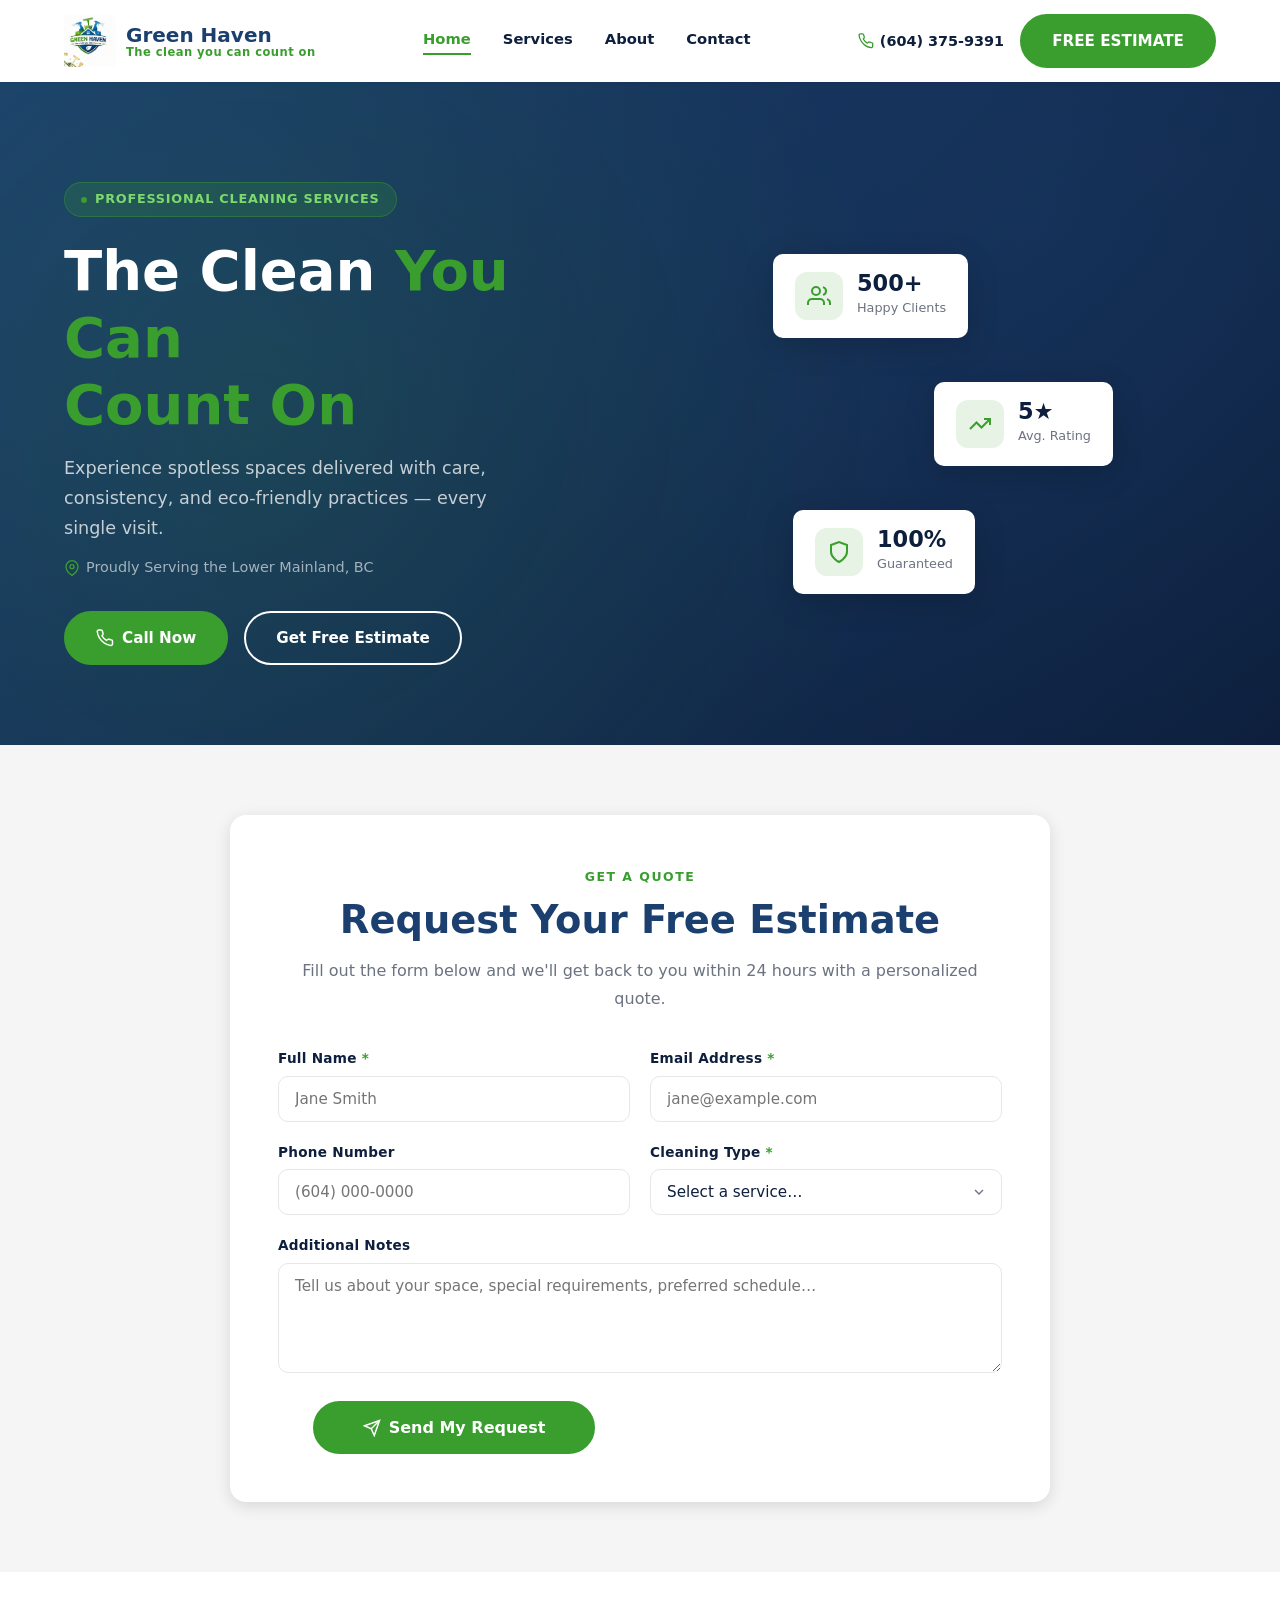
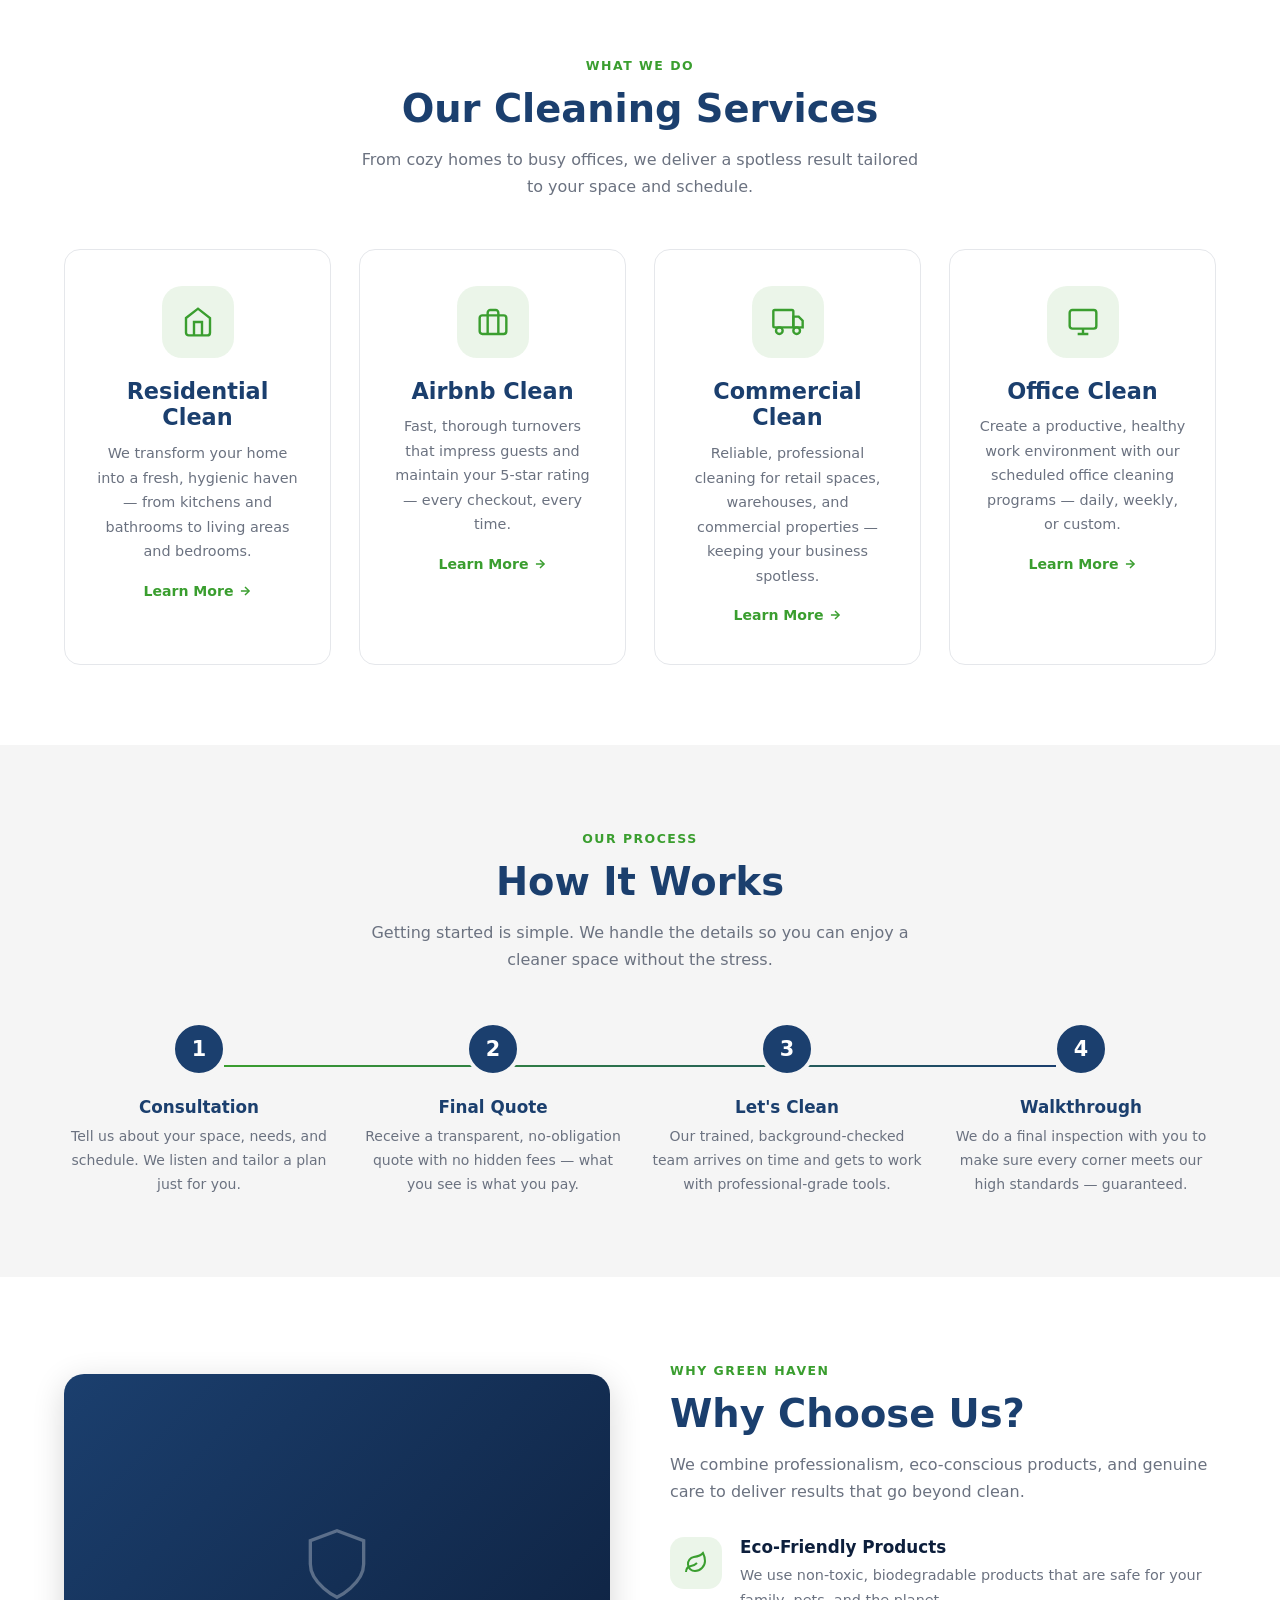
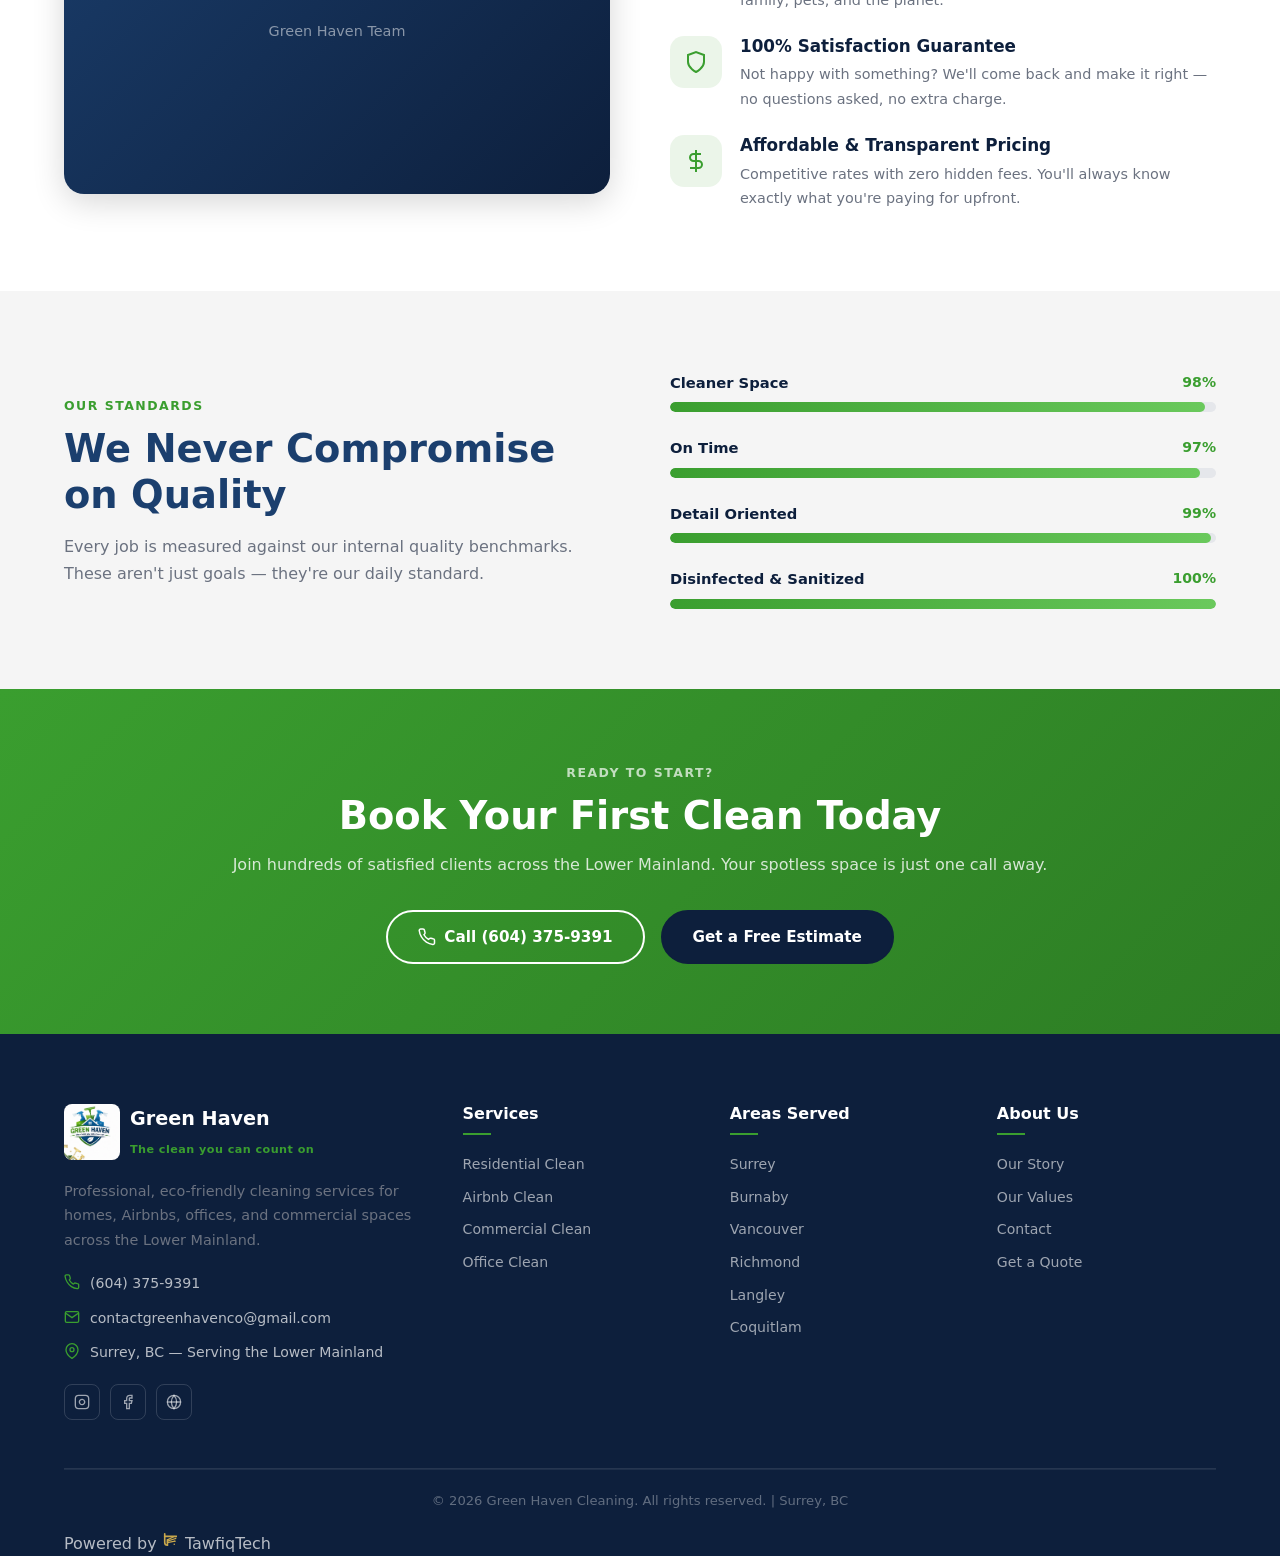
==== commit 1db72192: "Update index.html" ====
--- a/index.html
+++ b/index.html
@@ -446,8 +446,25 @@
         <a href="contact.html">Get a Quote</a>
       </div>
     </div>
-    <div class="footer__bottom">
+   <div class="footer__bottom">
       &copy; 2026 Green Haven Cleaning. All rights reserved. | Surrey, BC
+    </div>
+    <div class="footer__powered">
+      Powered by
+      <a href="https://tawfiqtech.com" target="_blank" rel="noopener" class="footer__powered-link">
+        <svg width="18" height="18" viewBox="0 0 530 530" fill="none" xmlns="http://www.w3.org/2000/svg">
+          <path d="M80 80 Q80 80 80 160 L80 340 Q80 420 160 420 L160 340 L160 260" stroke="#C9A84C" stroke-width="48" stroke-linecap="round" fill="none"/>
+          <path d="M80 160 L420 160" stroke="#C9A84C" stroke-width="48" stroke-linecap="round" fill="none"/>
+          <path d="M160 260 L360 160" stroke="#C9A84C" stroke-width="36" stroke-linecap="round" fill="none"/>
+          <path d="M160 300 L400 220" stroke="#C9A84C" stroke-width="36" stroke-linecap="round" fill="none"/>
+          <path d="M160 340 L380 300" stroke="#C9A84C" stroke-width="36" stroke-linecap="round" fill="none"/>
+          <circle cx="420" cy="160" r="22" fill="#C9A84C"/>
+          <circle cx="400" cy="220" r="22" fill="#C9A84C"/>
+          <circle cx="380" cy="300" r="22" fill="#C9A84C"/>
+          <circle cx="360" cy="390" r="22" fill="#C9A84C"/>
+        </svg>
+        TawfiqTech
+      </a>
     </div>
   </div>
 </footer>
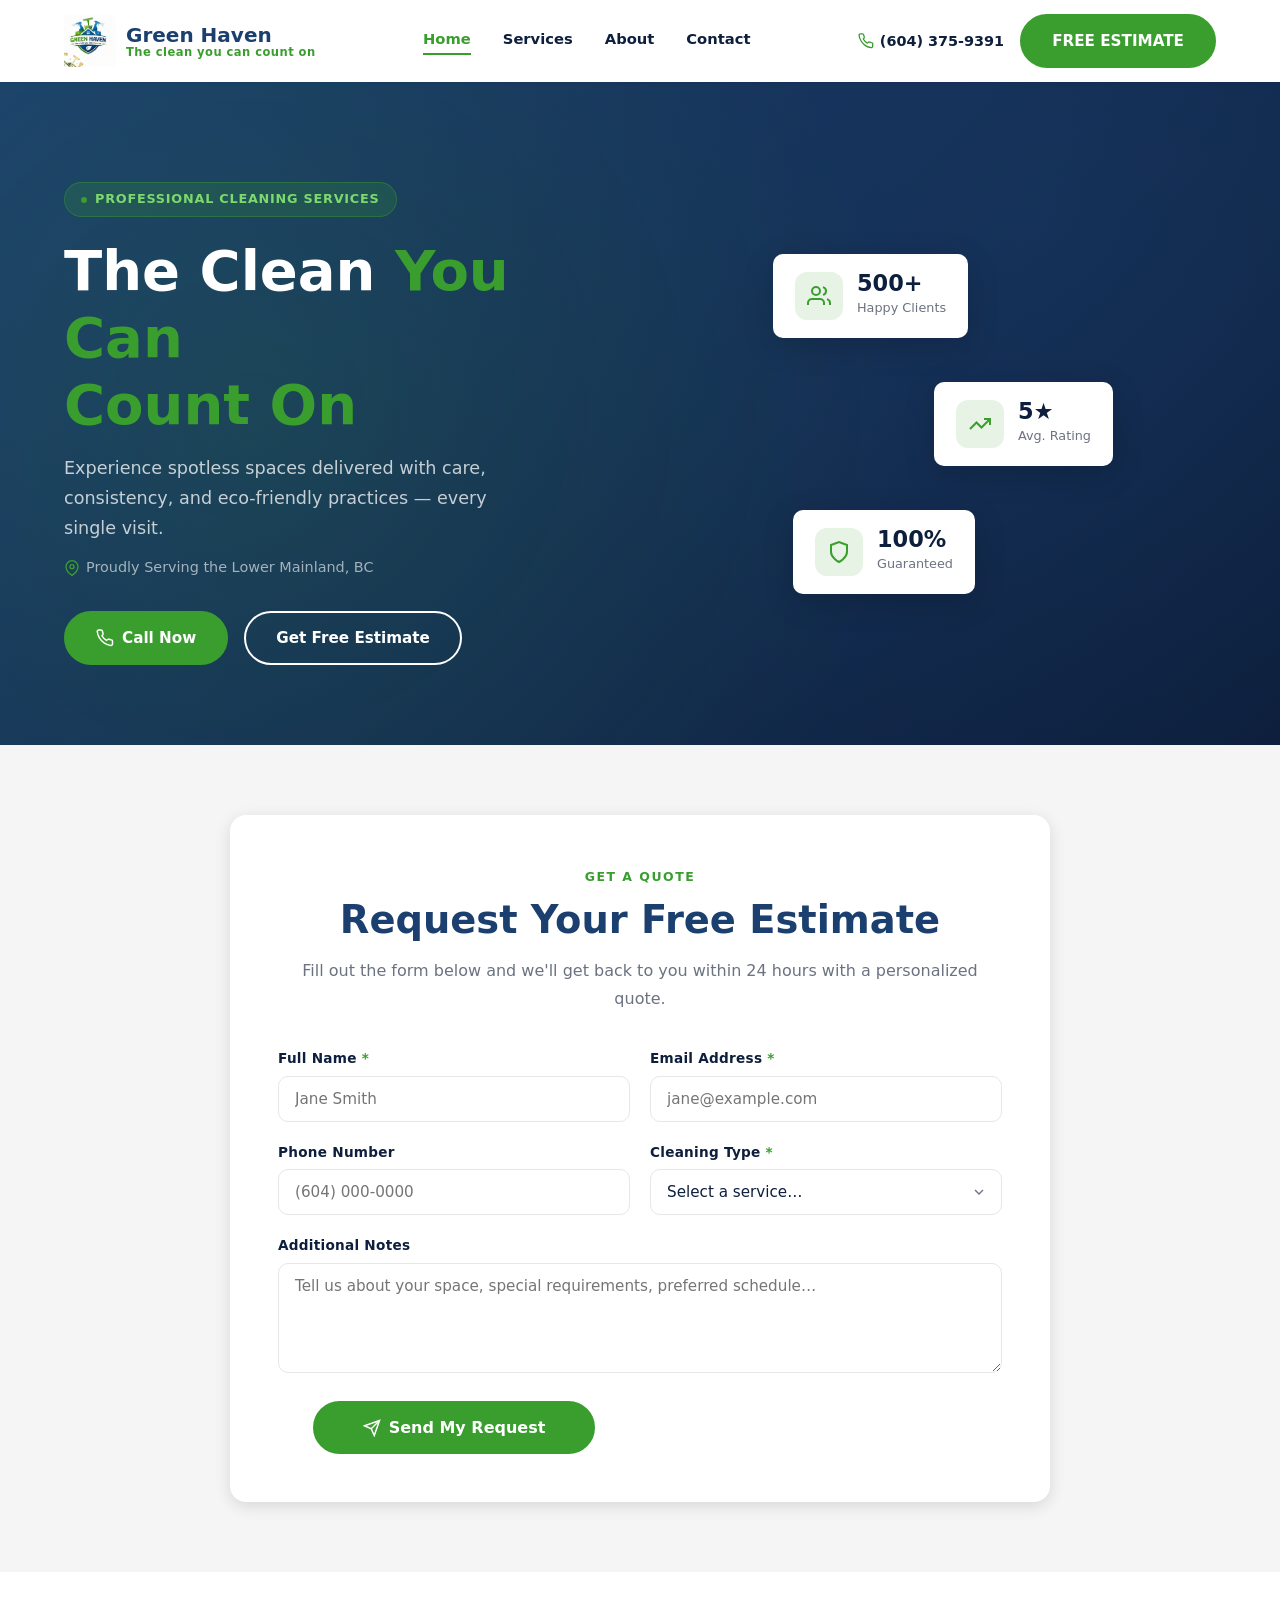
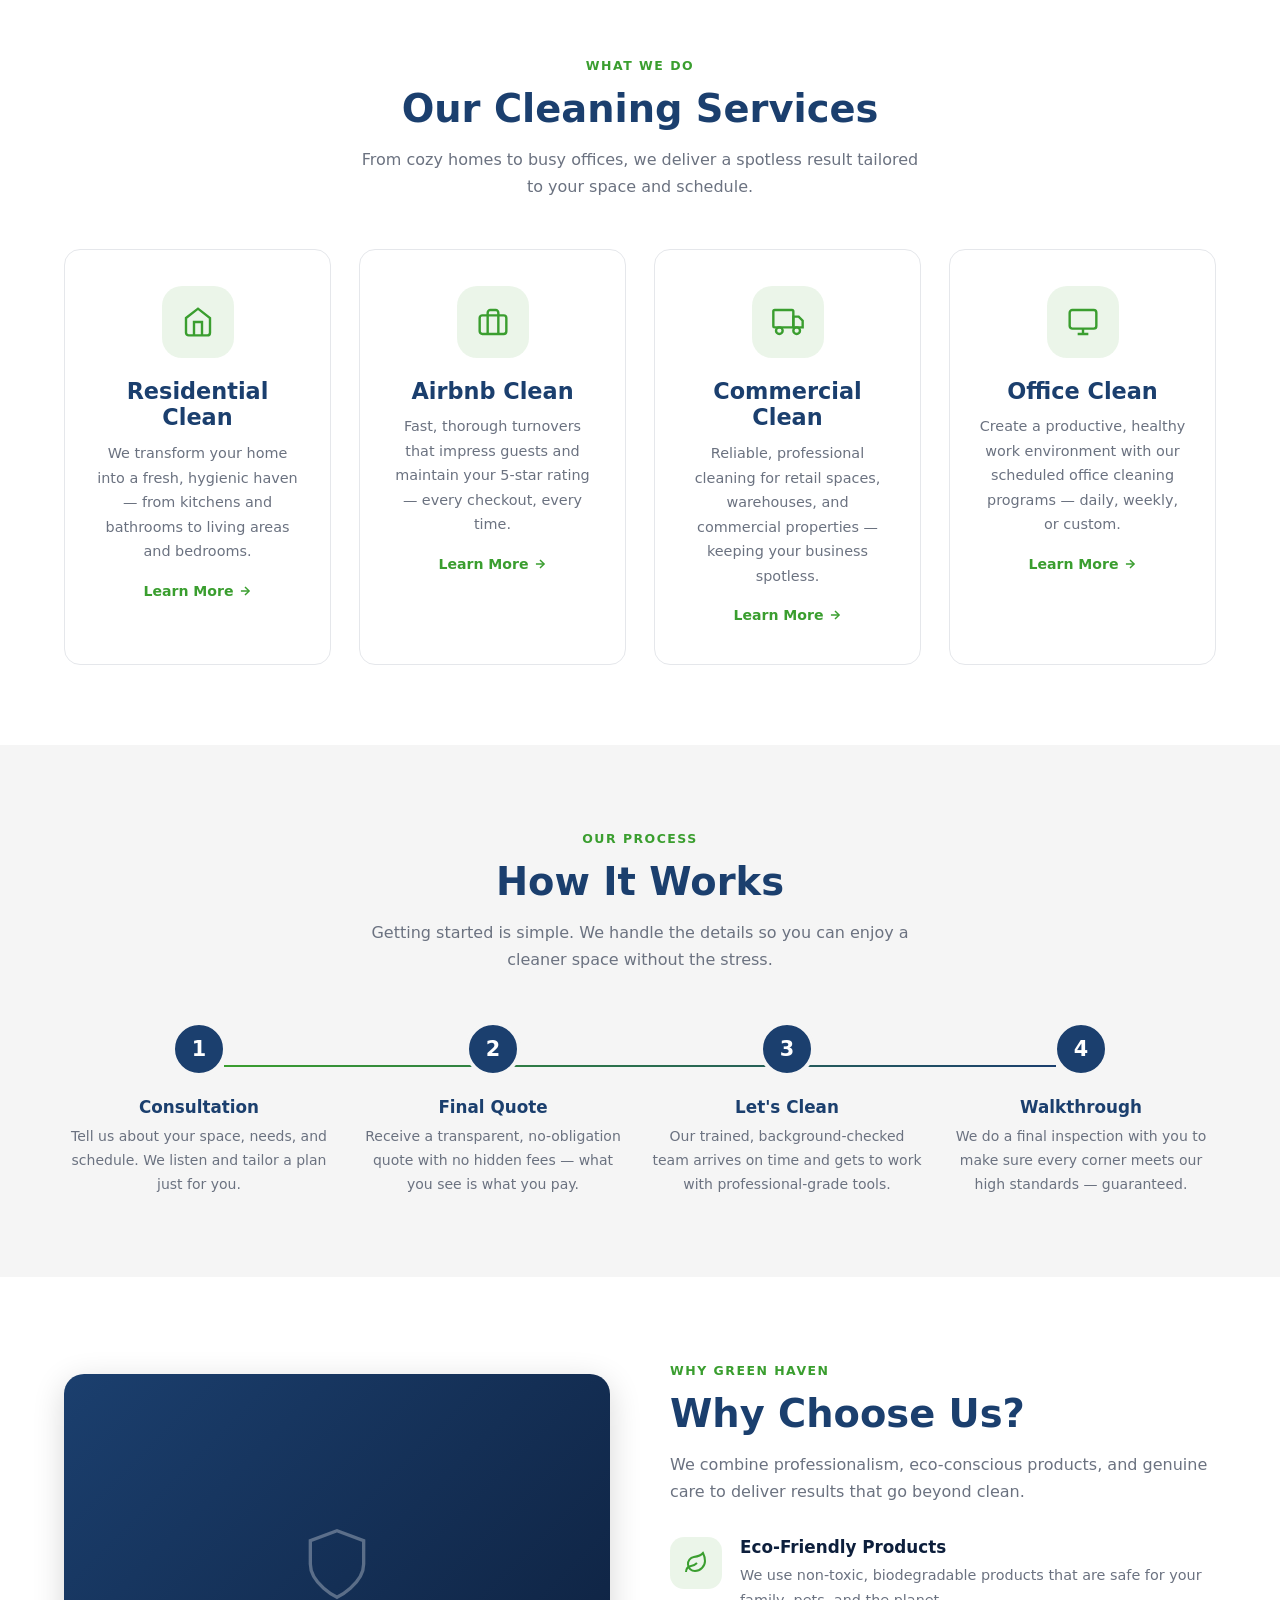
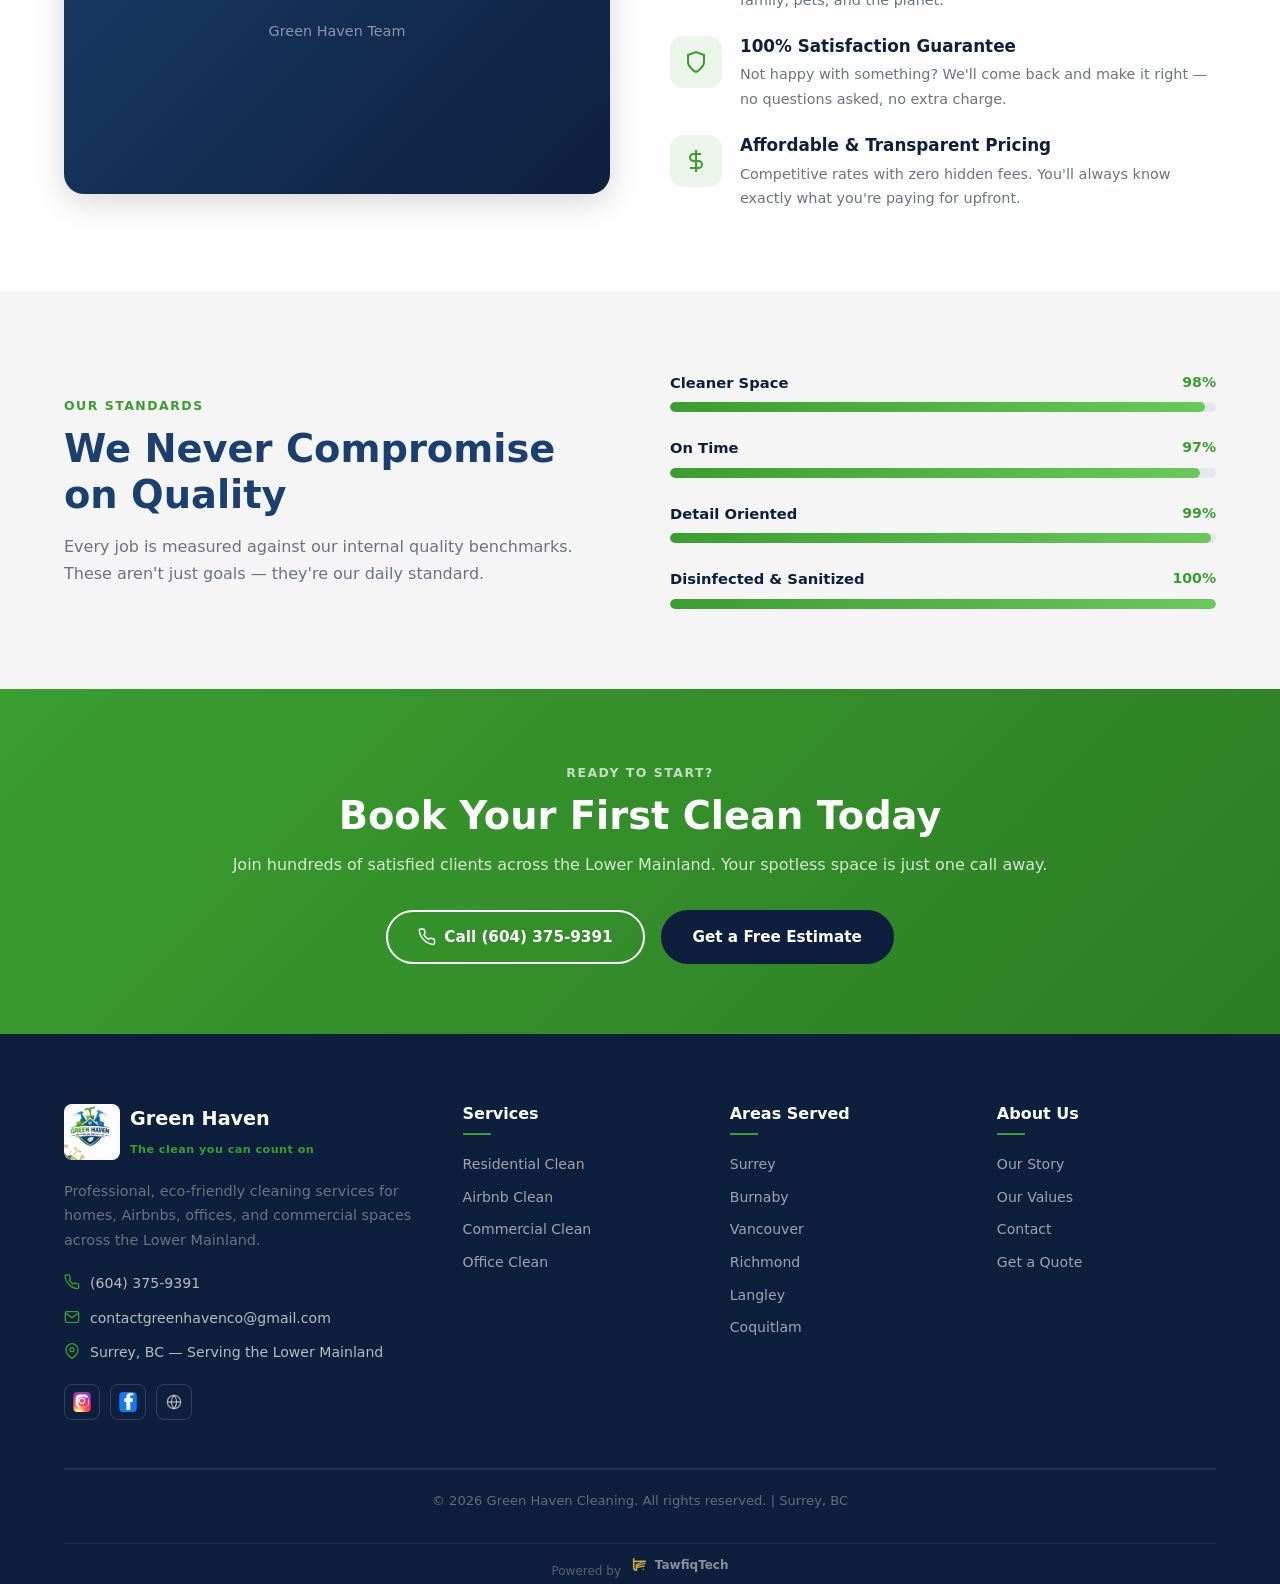
==== commit 5be761dd: "Update index.html" ====
--- a/index.html
+++ b/index.html
@@ -408,15 +408,37 @@
           <span>Surrey, BC — Serving the Lower Mainland</span>
         </div>
         <div class="footer__socials">
-          <a href="#" class="footer__social-link" aria-label="Instagram">
-            <svg xmlns="http://www.w3.org/2000/svg" width="16" height="16" viewBox="0 0 24 24" fill="none" stroke="currentColor" stroke-width="2"><rect x="2" y="2" width="20" height="20" rx="5" ry="5"/><path d="M16 11.37A4 4 0 1 1 12.63 8 4 4 0 0 1 16 11.37z"/><line x1="17.5" y1="6.5" x2="17.51" y2="6.5"/></svg>
+
+          <!-- Instagram -->
+          <a href="https://www.instagram.com/greenhavencleaningco/" target="_blank" rel="noopener" class="footer__social-link" aria-label="Instagram">
+            <svg xmlns="http://www.w3.org/2000/svg" width="20" height="20" viewBox="0 0 448 512">
+              <defs>
+                <radialGradient id="ig-grad" cx="30%" cy="107%" r="150%">
+                  <stop offset="0%" stop-color="#fdf497"/>
+                  <stop offset="10%" stop-color="#fdf497"/>
+                  <stop offset="30%" stop-color="#fd5949"/>
+                  <stop offset="60%" stop-color="#d6249f"/>
+                  <stop offset="90%" stop-color="#285AEB"/>
+                </radialGradient>
+              </defs>
+              <rect width="448" height="512" rx="100" ry="100" fill="url(#ig-grad)"/>
+              <path fill="#fff" d="M224 141c-45.9 0-83 37.1-83 83s37.1 83 83 83 83-37.1 83-83-37.1-83-83-83zm0 136c-29.4 0-53-23.6-53-53s23.6-53 53-53 53 23.6 53 53-23.6 53-53 53zm107-138c0 10.8-8.7 19.5-19.5 19.5S292 149.8 292 139s8.7-19.5 19.5-19.5S331 128.2 331 139zm55.4 19.8c-1.2-26-7.2-49-27-68.6C339.8 70.6 316.8 64.6 290.8 63.4 264 62 184 62 157.2 63.4c-26 1.2-48.8 7.2-68.6 27C69.0 110.0 63 133 61.8 159c-1.4 26.8-1.4 106.8 0 133.6 1.2 26 7.2 49 27 68.6 19.8 19.6 42.6 25.6 68.6 26.8C184 390 264 390 290.8 388.6c26-1.2 48.8-7.2 68.6-27 19.8-19.6 25.8-42.6 27-68.6 1.4-26.8 1.4-106.6 0-133.4zM398 312c-3 19.2-11 35.8-24.6 49.4S342 380.2 322.8 383.2c-22.8 1.2-91 1.2-113.8 0C190 380.2 173.4 372.2 159.8 358.6S138 330.2 135 311c-1.2-22.8-1.2-91-0-113.8 3-19.2 11-35.8 24.6-49.4S191 128.6 210.2 125.6c22.8-1.2 91-1.2 113.8 0 19.2 3 35.8 11 49.4 24.6S402 181.8 405 201c1.2 22.8 1.2 91-7 111z"/>
+            </svg>
           </a>
-          <a href="#" class="footer__social-link" aria-label="Facebook">
-            <svg xmlns="http://www.w3.org/2000/svg" width="16" height="16" viewBox="0 0 24 24" fill="none" stroke="currentColor" stroke-width="2"><path d="M18 2h-3a5 5 0 0 0-5 5v3H7v4h3v8h4v-8h3l1-4h-4V7a1 1 0 0 1 1-1h3z"/></svg>
+
+          <!-- Facebook -->
+          <a href="https://www.facebook.com/share/1EQ2QXwWDW/?mibextid=wwXIfr&ref=2" target="_blank" rel="noopener" class="footer__social-link" aria-label="Facebook">
+            <svg xmlns="http://www.w3.org/2000/svg" width="20" height="20" viewBox="0 0 448 512">
+              <rect width="448" height="512" rx="100" ry="100" fill="#1877F2"/>
+              <path fill="#fff" d="M338 32H262c-47 0-79 32-79 79v46h-46a8 8 0 0 0-8 8v80a8 8 0 0 0 8 8h46v200a8 8 0 0 0 8 8h82a8 8 0 0 0 8-8V253h55a8 8 0 0 0 8-7.9l.1-80A8 8 0 0 0 336 157h-55v-38c0-22 5-33 34-33h41a8 8 0 0 0 8-8V40a8 8 0 0 0-8-8z"/>
+            </svg>
           </a>
+
+          <!-- Google -->
           <a href="#" class="footer__social-link" aria-label="Google">
             <svg xmlns="http://www.w3.org/2000/svg" width="16" height="16" viewBox="0 0 24 24" fill="none" stroke="currentColor" stroke-width="2"><circle cx="12" cy="12" r="10"/><line x1="2" y1="12" x2="22" y2="12"/><path d="M12 2a15.3 15.3 0 0 1 4 10 15.3 15.3 0 0 1-4 10 15.3 15.3 0 0 1-4-10 15.3 15.3 0 0 1 4-10z"/></svg>
           </a>
+
         </div>
       </div>
 
@@ -446,7 +468,8 @@
         <a href="contact.html">Get a Quote</a>
       </div>
     </div>
-   <div class="footer__bottom">
+
+    <div class="footer__bottom">
       &copy; 2026 Green Haven Cleaning. All rights reserved. | Surrey, BC
     </div>
     <div class="footer__powered">
--- a/style.css
+++ b/style.css
@@ -1233,3 +1233,25 @@
   .hero__btns .btn { max-width: 280px; }
   .cta-banner .btn { max-width: 280px; }
 }
+/* Powered by TawfiqTech */
+.footer__powered {
+  text-align: center;
+  padding: 12px 0 4px;
+  font-size: .75rem;
+  color: rgba(255,255,255,.3);
+  border-top: 1px solid rgba(255,255,255,.06);
+  margin-top: 12px;
+}
+.footer__powered-link {
+  display: inline-flex;
+  align-items: center;
+  gap: 6px;
+  color: rgba(255,255,255,.5);
+  text-decoration: none;
+  font-weight: 600;
+  margin-left: 6px;
+  transition: color .2s;
+}
+.footer__powered-link:hover {
+  color: #C9A84C;
+}
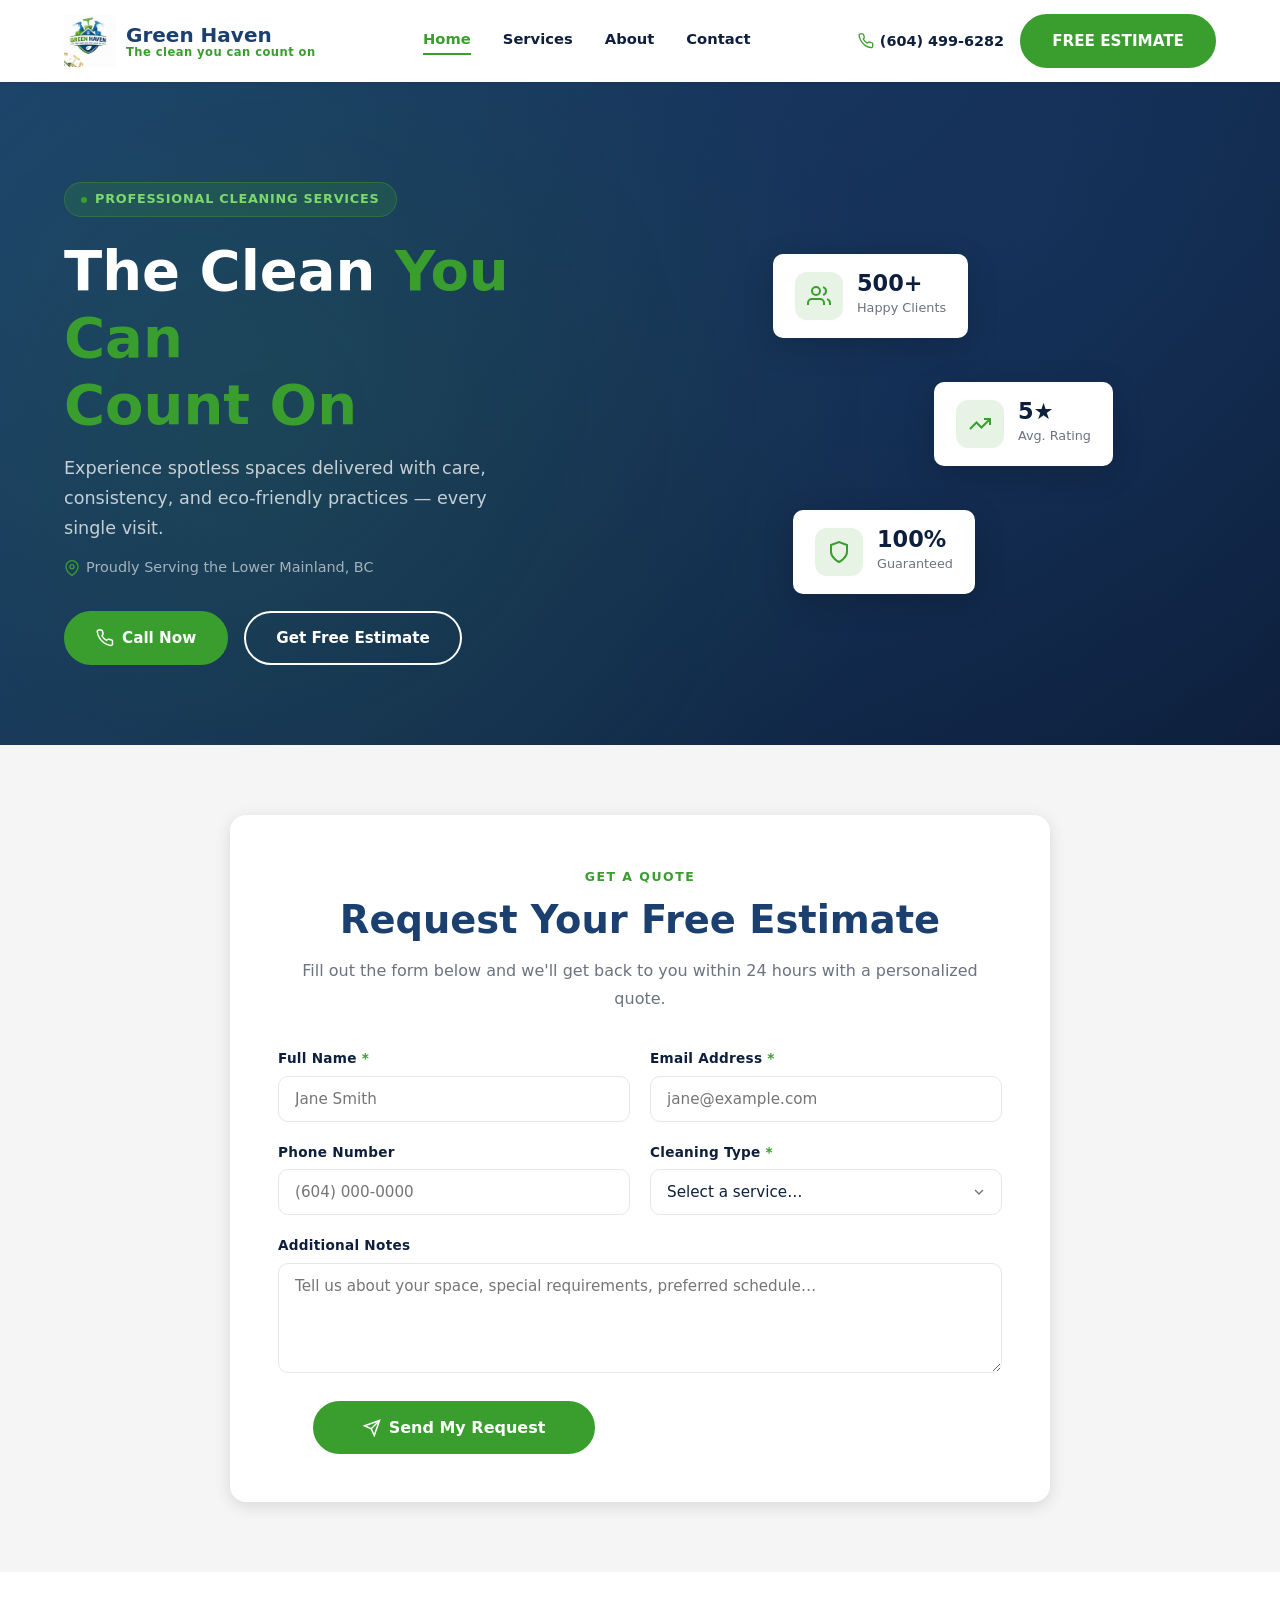
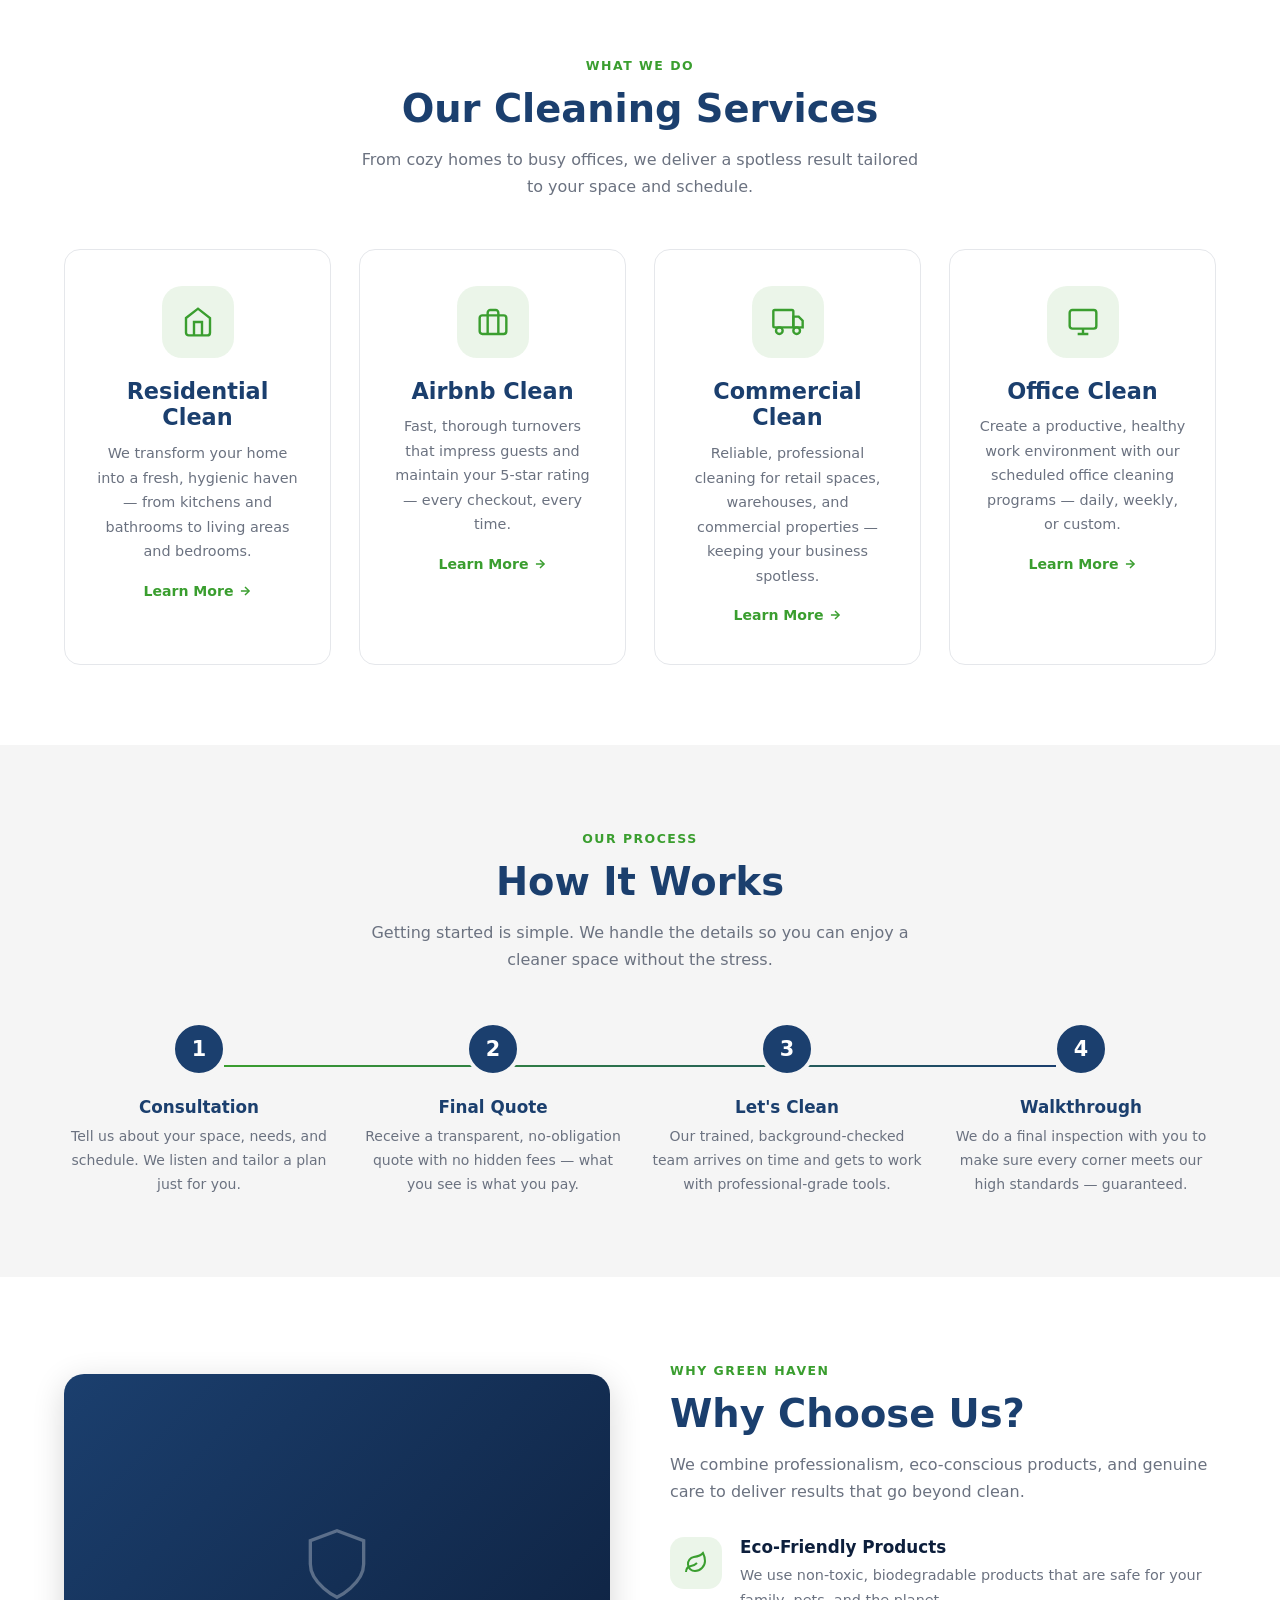
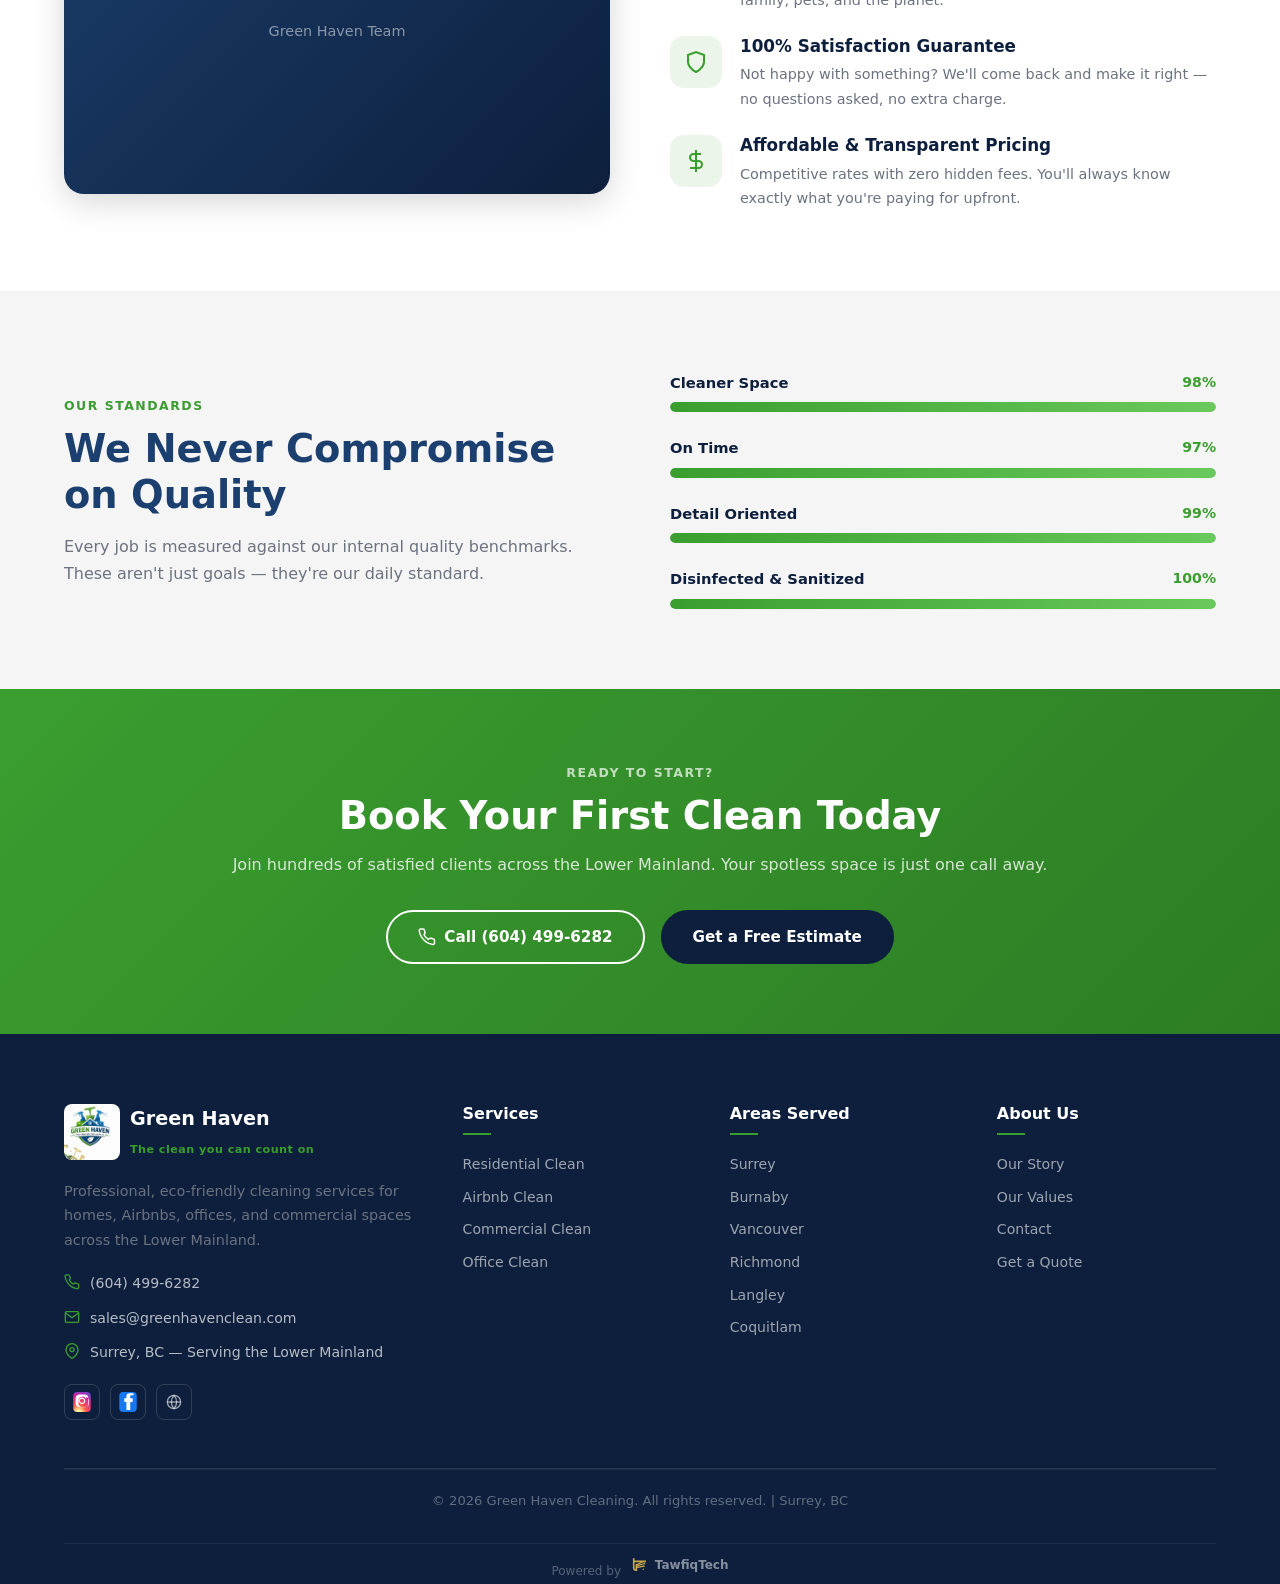
==== commit 8a08284e: "Add files via upload" ====
--- a/index.html
+++ b/index.html
@@ -31,9 +31,9 @@
     </nav>
 
     <div class="navbar__actions">
-      <a href="tel:6043759391" class="navbar__phone">
+      <a href="tel:6044996282" class="navbar__phone">
         <svg xmlns="http://www.w3.org/2000/svg" width="16" height="16" viewBox="0 0 24 24" fill="none" stroke="currentColor" stroke-width="2"><path d="M22 16.92v3a2 2 0 0 1-2.18 2 19.79 19.79 0 0 1-8.63-3.07A19.5 19.5 0 0 1 4.69 12a19.79 19.79 0 0 1-3.07-8.67A2 2 0 0 1 3.6 1.24h3a2 2 0 0 1 2 1.72 12.84 12.84 0 0 0 .7 2.81 2 2 0 0 1-.45 2.11L7.91 9a16 16 0 0 0 6.09 6.09l1.13-.95a2 2 0 0 1 2.11-.45 12.84 12.84 0 0 0 2.81.7A2 2 0 0 1 22 16.92z"/></svg>
-        (604) 375-9391
+        (604) 499-6282
       </a>
       <a href="quote.html" class="btn btn-primary">FREE ESTIMATE</a>
     </div>
@@ -48,7 +48,7 @@
     <a href="services.html">Services</a>
     <a href="about.html">About</a>
     <a href="contact.html">Contact</a>
-    <a href="tel:6043759391">(604) 375-9391</a>
+    <a href="tel:6044996282">(604) 499-6282</a>
     <a href="contact.html" class="btn btn-primary" style="margin-top:8px;justify-content:center;">FREE ESTIMATE</a>
   </nav>
 </header>
@@ -70,7 +70,7 @@
           Proudly Serving the Lower Mainland, BC
         </div>
         <div class="hero__btns">
-          <a href="tel:6043759391" class="btn btn-primary">
+          <a href="tel:6044996282" class="btn btn-primary">
             <svg xmlns="http://www.w3.org/2000/svg" width="18" height="18" viewBox="0 0 24 24" fill="none" stroke="currentColor" stroke-width="2"><path d="M22 16.92v3a2 2 0 0 1-2.18 2 19.79 19.79 0 0 1-8.63-3.07A19.5 19.5 0 0 1 4.69 12a19.79 19.79 0 0 1-3.07-8.67A2 2 0 0 1 3.6 1.24h3a2 2 0 0 1 2 1.72 12.84 12.84 0 0 0 .7 2.81 2 2 0 0 1-.45 2.11L7.91 9a16 16 0 0 0 6.09 6.09l1.13-.95a2 2 0 0 1 2.11-.45 12.84 12.84 0 0 0 2.81.7A2 2 0 0 1 22 16.92z"/></svg>
             Call Now
           </a>
@@ -327,7 +327,7 @@
             <span class="progress-item__pct">98%</span>
           </div>
           <div class="progress-track">
-            <div class="progress-fill" data-pct="98"></div>
+            <div class="progress-fill" data-pct="100"></div>
           </div>
         </div>
         <div class="progress-item">
@@ -336,7 +336,7 @@
             <span class="progress-item__pct">97%</span>
           </div>
           <div class="progress-track">
-            <div class="progress-fill" data-pct="97"></div>
+            <div class="progress-fill" data-pct="100"></div>
           </div>
         </div>
         <div class="progress-item">
@@ -345,7 +345,7 @@
             <span class="progress-item__pct">99%</span>
           </div>
           <div class="progress-track">
-            <div class="progress-fill" data-pct="99"></div>
+            <div class="progress-fill" data-pct="100"></div>
           </div>
         </div>
         <div class="progress-item">
@@ -371,9 +371,9 @@
     <h2 class="fade-up">Book Your First Clean Today</h2>
     <p class="fade-up">Join hundreds of satisfied clients across the Lower Mainland. Your spotless space is just one call away.</p>
     <div style="display:flex;gap:16px;justify-content:center;flex-wrap:wrap;" class="fade-up">
-      <a href="tel:6043759391" class="btn btn-outline">
+      <a href="tel:6044996282" class="btn btn-outline">
         <svg xmlns="http://www.w3.org/2000/svg" width="18" height="18" viewBox="0 0 24 24" fill="none" stroke="currentColor" stroke-width="2"><path d="M22 16.92v3a2 2 0 0 1-2.18 2 19.79 19.79 0 0 1-8.63-3.07A19.5 19.5 0 0 1 4.69 12a19.79 19.79 0 0 1-3.07-8.67A2 2 0 0 1 3.6 1.24h3a2 2 0 0 1 2 1.72 12.84 12.84 0 0 0 .7 2.81 2 2 0 0 1-.45 2.11L7.91 9a16 16 0 0 0 6.09 6.09l1.13-.95a2 2 0 0 1 2.11-.45 12.84 12.84 0 0 0 2.81.7A2 2 0 0 1 22 16.92z"/></svg>
-        Call (604) 375-9391
+        Call (604) 499-6282
       </a>
       <a href="contact.html" class="btn btn-navy">Get a Free Estimate</a>
     </div>
@@ -397,11 +397,11 @@
         <p>Professional, eco-friendly cleaning services for homes, Airbnbs, offices, and commercial spaces across the Lower Mainland.</p>
         <div class="footer__contact-item">
           <svg xmlns="http://www.w3.org/2000/svg" width="16" height="16" viewBox="0 0 24 24" fill="none" stroke="currentColor" stroke-width="2"><path d="M22 16.92v3a2 2 0 0 1-2.18 2 19.79 19.79 0 0 1-8.63-3.07A19.5 19.5 0 0 1 4.69 12a19.79 19.79 0 0 1-3.07-8.67A2 2 0 0 1 3.6 1.24h3a2 2 0 0 1 2 1.72 12.84 12.84 0 0 0 .7 2.81 2 2 0 0 1-.45 2.11L7.91 9a16 16 0 0 0 6.09 6.09l1.13-.95a2 2 0 0 1 2.11-.45 12.84 12.84 0 0 0 2.81.7A2 2 0 0 1 22 16.92z"/></svg>
-          <a href="tel:6043759391">(604) 375-9391</a>
+          <a href="tel:6044996282">(604) 499-6282</a>
         </div>
         <div class="footer__contact-item">
           <svg xmlns="http://www.w3.org/2000/svg" width="16" height="16" viewBox="0 0 24 24" fill="none" stroke="currentColor" stroke-width="2"><path d="M4 4h16c1.1 0 2 .9 2 2v12c0 1.1-.9 2-2 2H4c-1.1 0-2-.9-2-2V6c0-1.1.9-2 2-2z"/><polyline points="22,6 12,13 2,6"/></svg>
-          <a href="mailto:contactgreenhavenco@gmail.com">contactgreenhavenco@gmail.com</a>
+          <a href="mailto:sales@greenhavenclean.com">sales@greenhavenclean.com</a>
         </div>
         <div class="footer__contact-item">
           <svg xmlns="http://www.w3.org/2000/svg" width="16" height="16" viewBox="0 0 24 24" fill="none" stroke="currentColor" stroke-width="2"><path d="M21 10c0 7-9 13-9 13s-9-6-9-13a9 9 0 0 1 18 0z"/><circle cx="12" cy="10" r="3"/></svg>
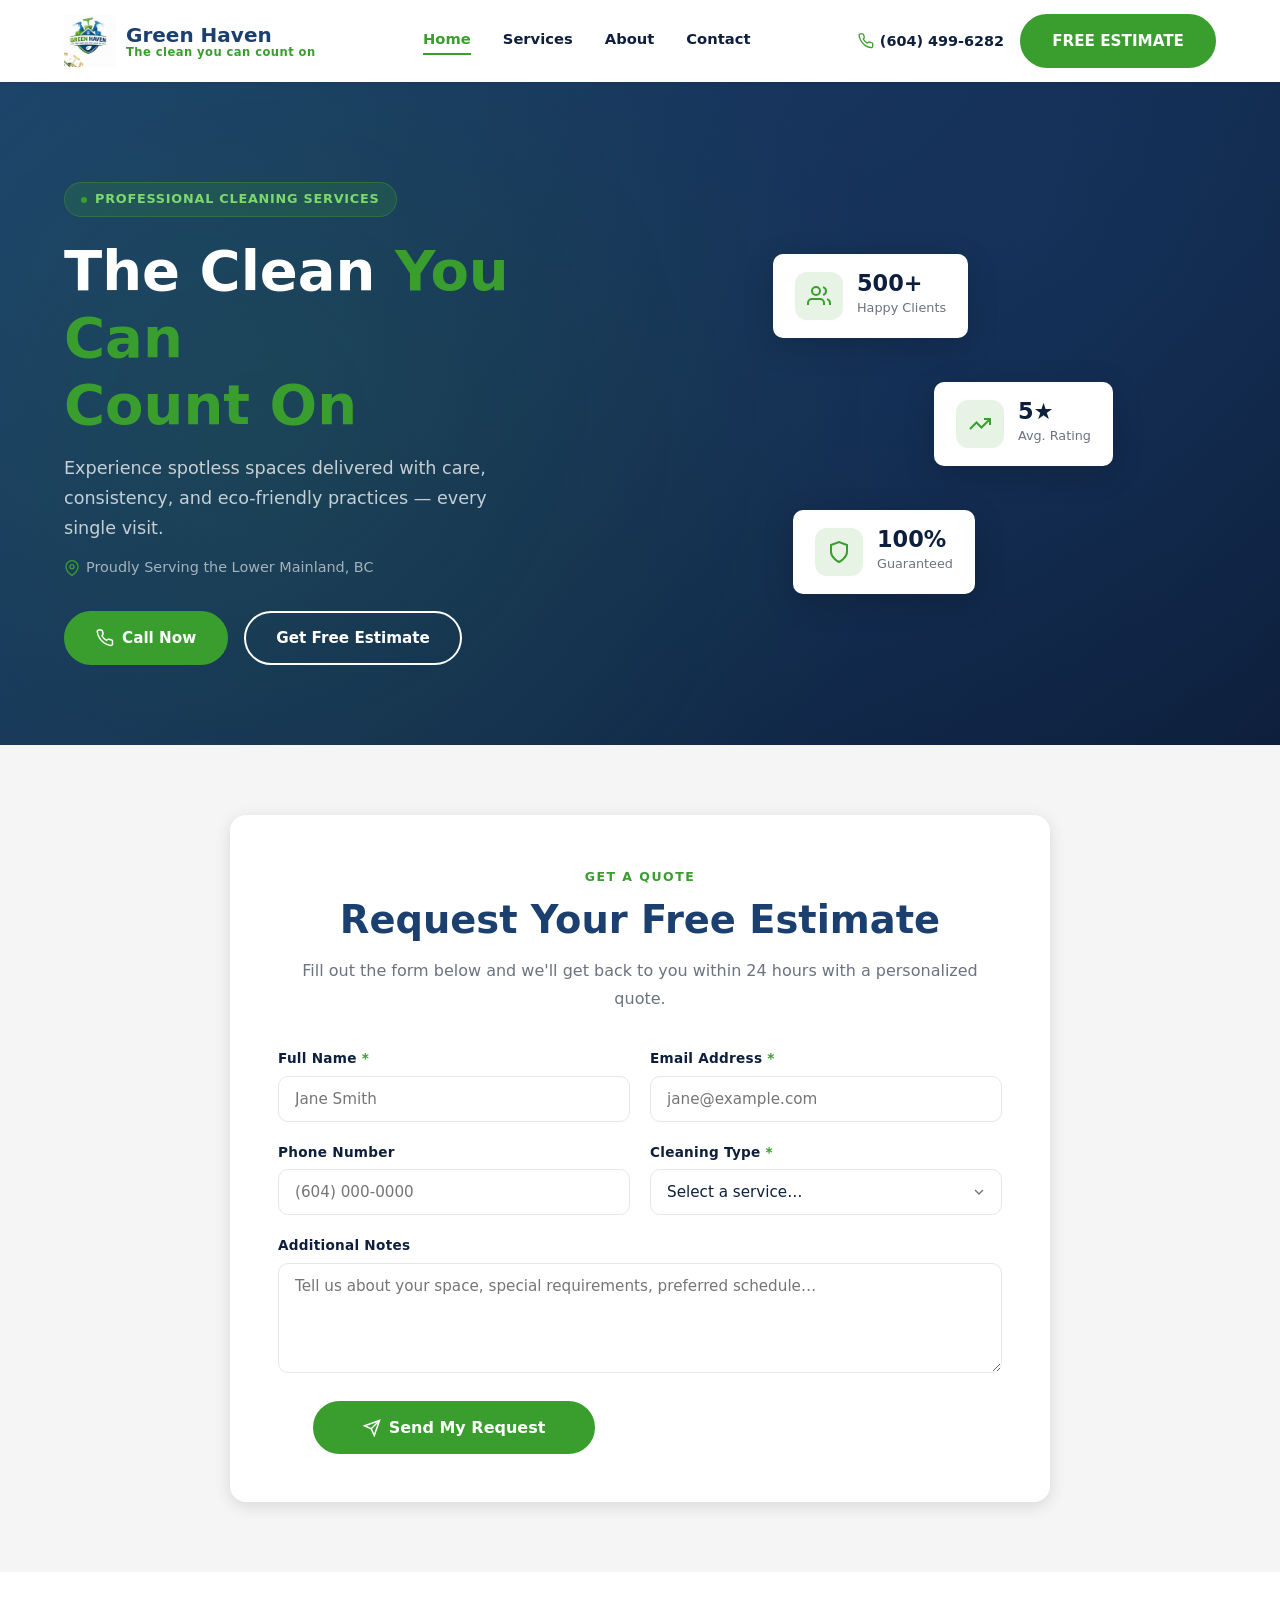
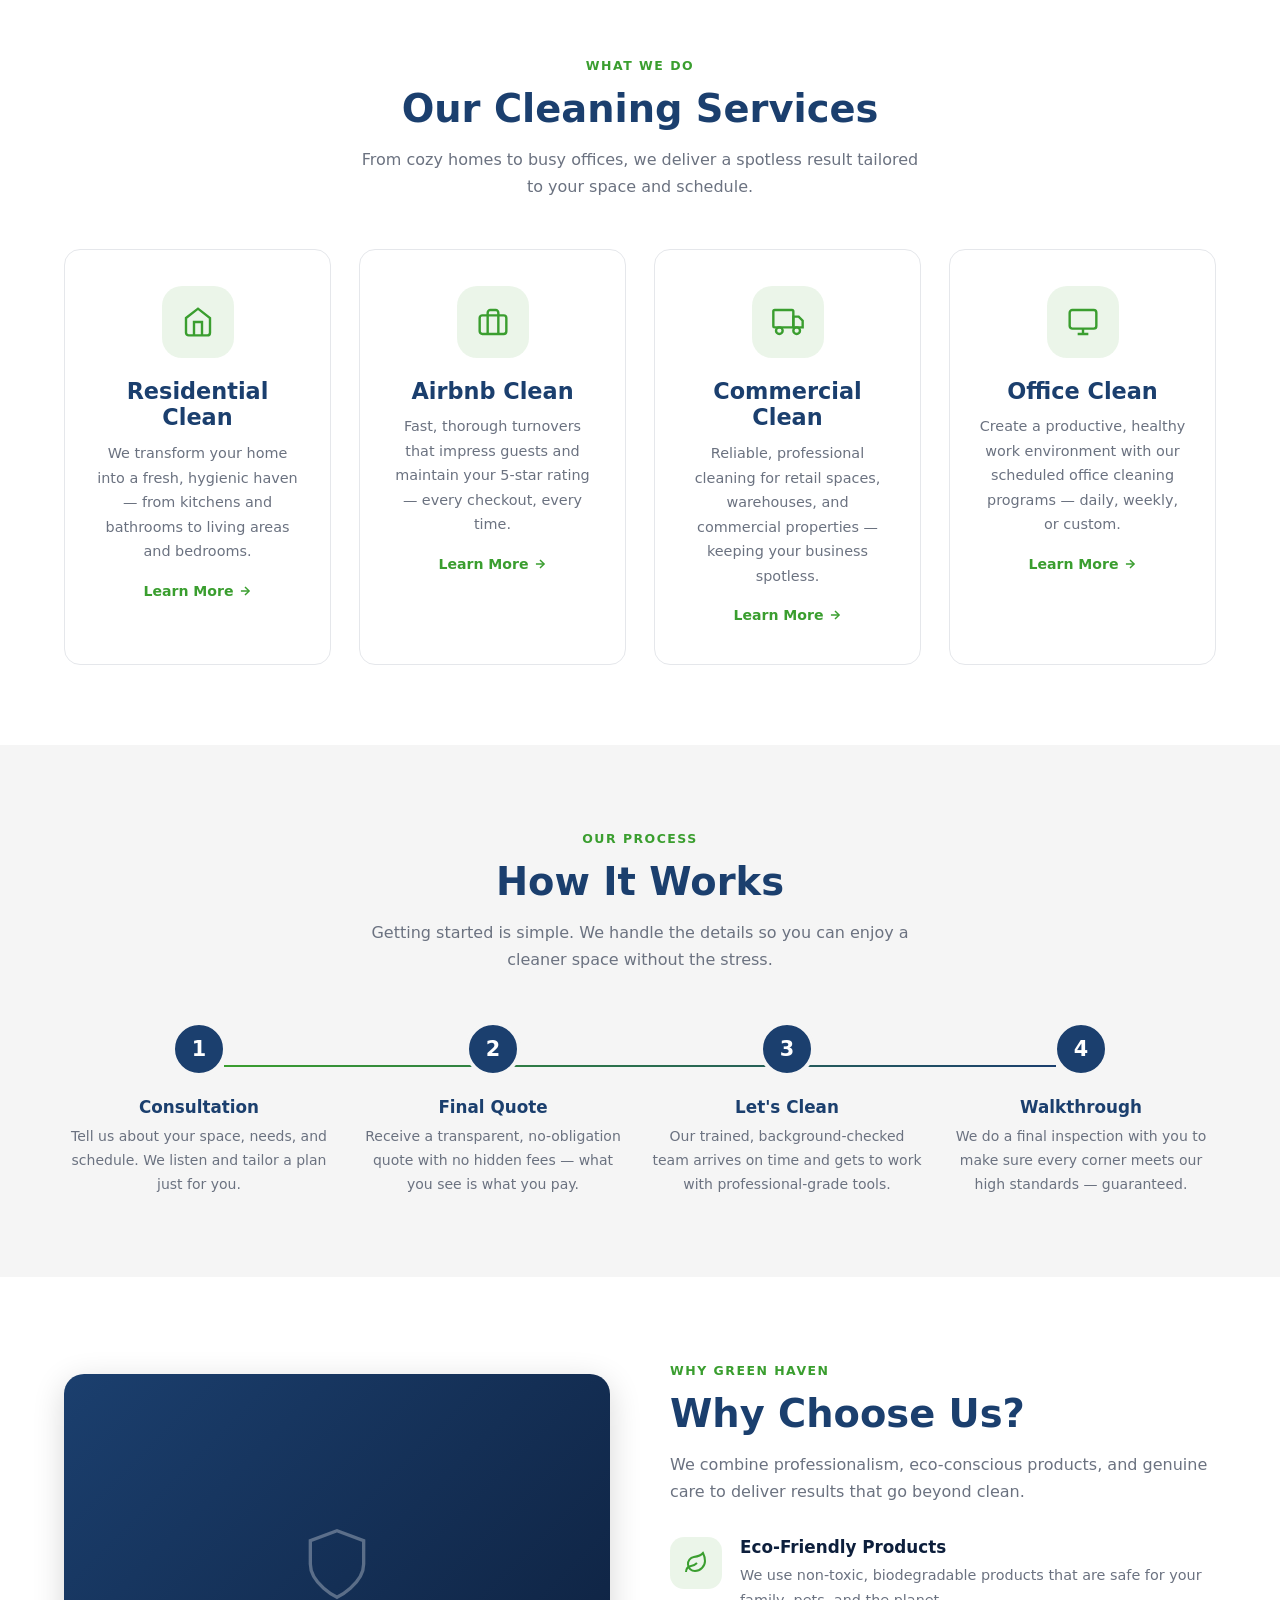
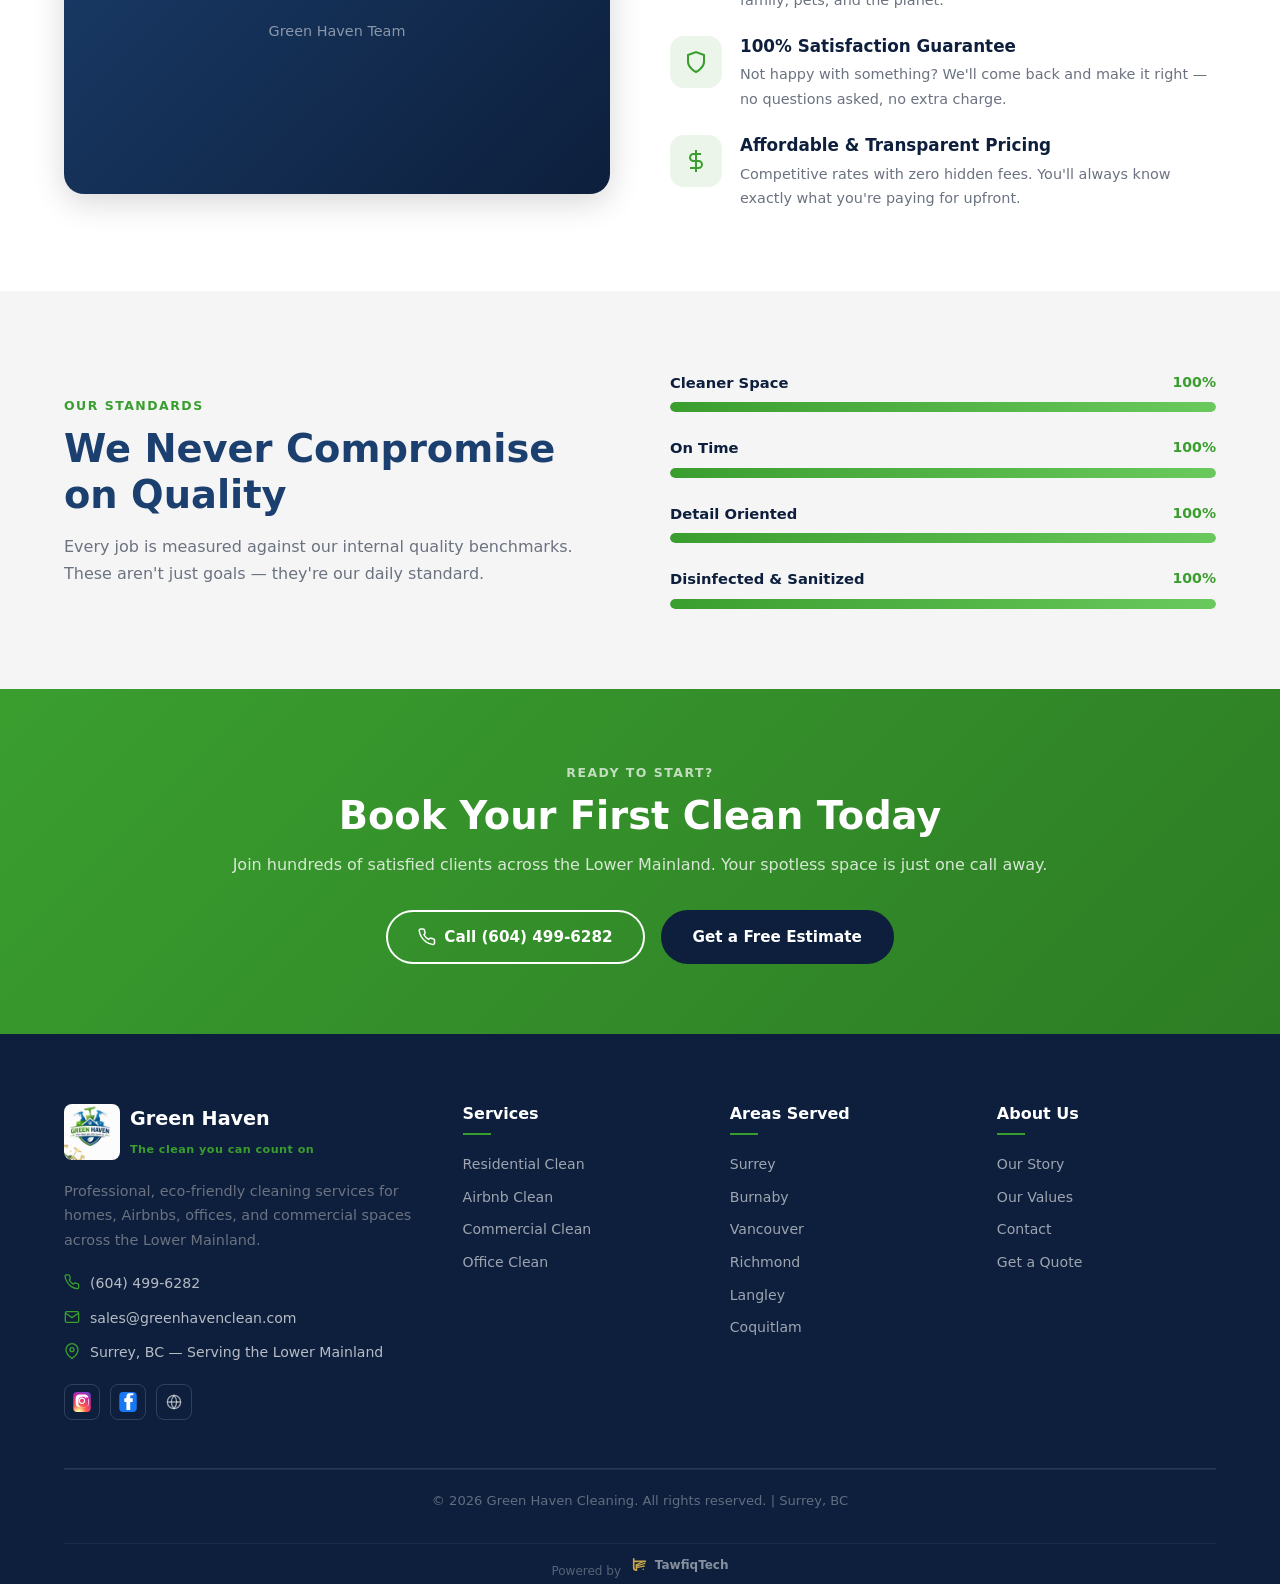
==== commit 873c7f09: "Add files via upload" ====
--- a/index.html
+++ b/index.html
@@ -324,7 +324,7 @@
         <div class="progress-item">
           <div class="progress-item__header">
             <span class="progress-item__label">Cleaner Space</span>
-            <span class="progress-item__pct">98%</span>
+            <span class="progress-item__pct">100%</span>
           </div>
           <div class="progress-track">
             <div class="progress-fill" data-pct="100"></div>
@@ -333,7 +333,7 @@
         <div class="progress-item">
           <div class="progress-item__header">
             <span class="progress-item__label">On Time</span>
-            <span class="progress-item__pct">97%</span>
+            <span class="progress-item__pct">100%</span>
           </div>
           <div class="progress-track">
             <div class="progress-fill" data-pct="100"></div>
@@ -342,7 +342,7 @@
         <div class="progress-item">
           <div class="progress-item__header">
             <span class="progress-item__label">Detail Oriented</span>
-            <span class="progress-item__pct">99%</span>
+            <span class="progress-item__pct">100%</span>
           </div>
           <div class="progress-track">
             <div class="progress-fill" data-pct="100"></div>
